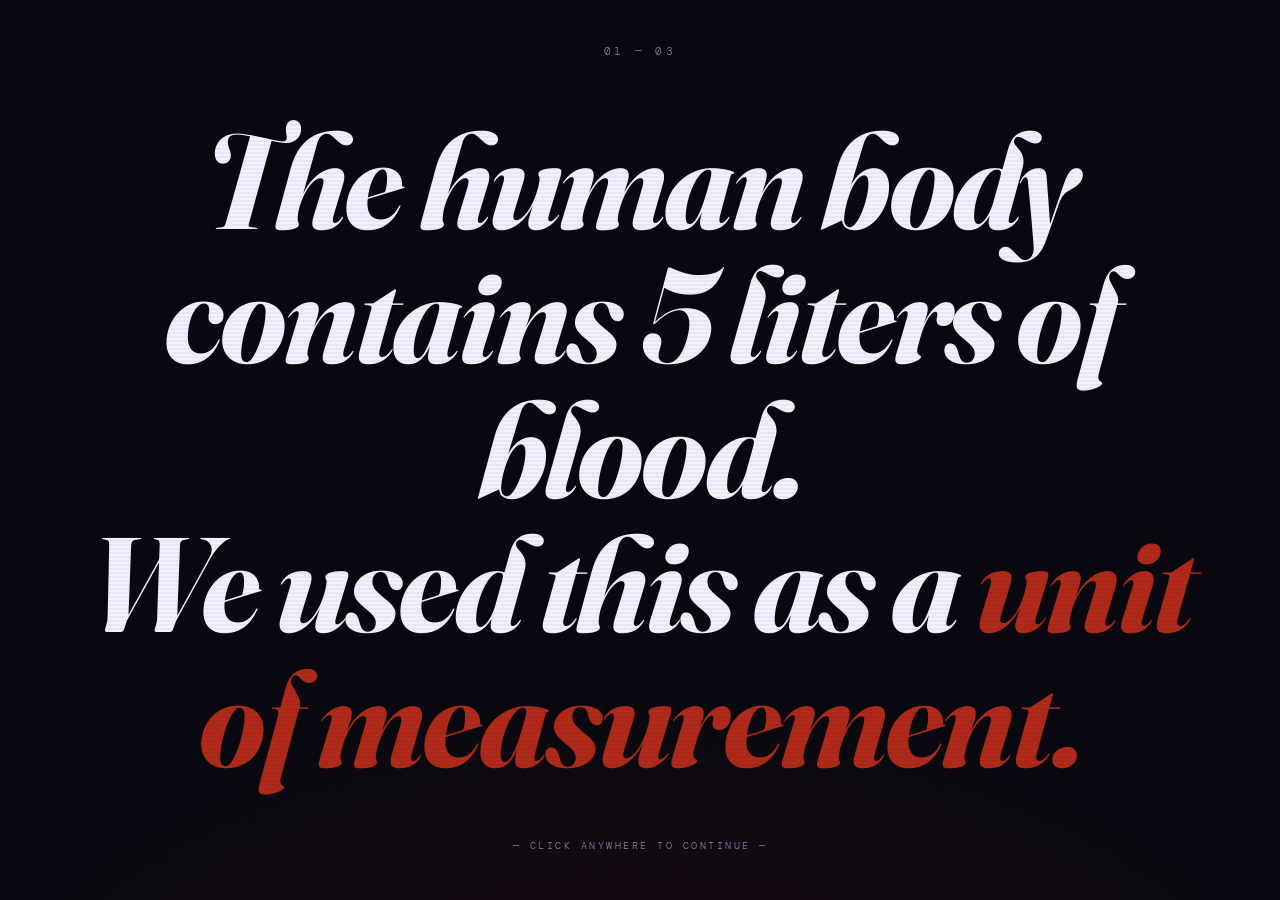
==== index.html @ df367f1d "style: Increase font sizes and refine spacing for improved readability across various page elements." ====
<!DOCTYPE html>
<html lang="en" data-theme="dark">
<head>
<meta charset="UTF-8">
<meta name="viewport" content="width=device-width, initial-scale=1.0">
<title>The Price of Blood</title>
<link rel="stylesheet" href="shared.css">
<style>
@import url('https://fonts.googleapis.com/css2?family=DM+Mono:ital,wght@0,300;0,400;0,500;1,300&family=Fraunces:ital,opsz,wght@1,144,700&family=Playfair+Display:ital,wght@0,400;0,700;1,400&family=Bebas+Neue&display=swap');

/* ══════════════════════════════════════════════
   COLOR TOKENS
══════════════════════════════════════════════ */
:root {
  --ink:    #07060e;
  --deep:   #0b0a18;
  --plate:  #100f1e;
  --rule:   #1e1c35;
  --dim:    #5a5480;
  --grey:   #8880b0;
  --text:   #c0b8dc;
  --bone:   #e0d8f8;
  --white:  #f4f0ff;
  --amber:  #d4a040;
  --cold:   #3a8ab8;
  --warm:   #b85830;
  --blood:  #b02818;
  --energy: #38a870;
  --god:    #7050a8;
  --gap:    #c87820;
  --mono:   'DM Mono', monospace;
  --serif:  'Playfair Display', serif;
  --display:'Bebas Neue', sans-serif;
  --nav-h:  52px;
}

[data-theme="light"] {
  --ink:    #f5f3ff;
  --deep:   #edeaf8;
  --plate:  #e3e0f2;
  --rule:   #cfc9e8;
  --dim:    #4a3a78;
  --grey:   #3a2e60;
  --text:   #1e1640;
  --bone:   #0e0824;
  --white:  #060414;
  --amber:  #a07018;
  --blood:  #a02010;
  --energy: #1a6040;
  --god:    #4830a0;
  --gap:    #906010;
}

/* ── shared.css overrides ──────────────────── */
#theme-toggle { display: none; }  /* nav has its own */

* { margin:0; padding:0; box-sizing:border-box; }
html { scroll-behavior: smooth; }

body {
  background: var(--ink);
  color: var(--text);
  font-family: var(--mono);
  font-weight: 300;
  font-size: 11px;
  min-height: 100vh;
}

/* ══════════════════════════════════════════════
   INTRO OVERLAY
══════════════════════════════════════════════ */
#intro-overlay {
  position: fixed;
  inset: 0;
  z-index: 9000;
  background: var(--ink);
  cursor: pointer;
  user-select: none;
  overflow: hidden;
}

/* subtle noise texture */
#intro-overlay::after {
  content: '';
  position: absolute;
  inset: 0;
  background-image: url("data:image/svg+xml,%3Csvg viewBox='0 0 256 256' xmlns='http://www.w3.org/2000/svg'%3E%3Cfilter id='n'%3E%3CfeTurbulence type='fractalNoise' baseFrequency='0.9' numOctaves='4' stitchTiles='stitch'/%3E%3C/filter%3E%3Crect width='100%25' height='100%25' filter='url(%23n)' opacity='0.04'/%3E%3C/svg%3E");
  background-size: 200px 200px;
  pointer-events: none;
  opacity: 0.5;
}

.slide {
  position: absolute;
  inset: 0;
  display: flex;
  flex-direction: column;
  align-items: center;
  justify-content: center;
  padding: 40px;
  opacity: 0;
  transition: opacity 0.7s cubic-bezier(0.4, 0, 0.2, 1);
  pointer-events: none;
  text-align: center;
}

.slide.active {
  opacity: 1;
  pointer-events: auto;
}

.slide-counter {
  font-family: var(--mono);
  font-size: 11px;
  letter-spacing: 0.3em;
  color: var(--grey);
  text-transform: uppercase;
  margin-bottom: 48px;
  position: absolute;
  top: 44px;
  left: 50%;
  transform: translateX(-50%);
}

.slide-text {
  font-family: 'Fraunces', Georgia, serif;
  font-size: clamp(64px, 10.5vw, 160px);
  font-style: italic;
  font-weight: 700;
  line-height: 1.0;
  letter-spacing: -0.02em;
  color: var(--white);
  max-width: 1200px;
}

/* Only animate text when slide is active */
.slide.active .slide-text {
  animation: slideUp 0.55s 0.05s cubic-bezier(0.34, 1.06, 0.64, 1) both;
}
.slide.active .slide-sub {
  animation: slideUp 0.55s 0.18s cubic-bezier(0.34, 1.06, 0.64, 1) both;
}
.slide.active .slide-enter {
  animation: slideUp 0.55s 0.28s cubic-bezier(0.34, 1.06, 0.64, 1) both;
}

.slide-text .hl {
  color: var(--blood);
  position: relative;
}

[data-theme="light"] .slide-text .hl {
  color: var(--blood);
}

@keyframes slideUp {
  from { opacity: 0; transform: translateY(30px); }
  to   { opacity: 1; transform: translateY(0); }
}

.slide-sub {
  font-family: var(--serif);
  font-style: italic;
  font-size: clamp(14px, 2vw, 22px);
  color: var(--grey);
  margin-top: 32px;
  max-width: 600px;
  line-height: 1.7;
}

.slide-continue {
  position: absolute;
  bottom: 48px;
  left: 50%;
  transform: translateX(-50%);
  font-family: var(--mono);
  font-size: 10px;
  letter-spacing: 0.25em;
  color: var(--grey);
  text-transform: uppercase;
  animation: blink 1.8s ease-in-out infinite;
}

@keyframes blink {
  0%, 100% { opacity: 0.4; }
  50%       { opacity: 1; }
}

/* slide 3: special */
.slide-enter {
  margin-top: 64px;
  padding: 18px 56px;
  font-family: var(--mono);
  font-size: 13px;
  letter-spacing: 0.2em;
  text-transform: uppercase;
  color: var(--white);
  background: transparent;
  border: 1px solid var(--blood);
  cursor: pointer;
  position: relative;
  overflow: hidden;
  transition: all 0.25s ease;
}

.slide-enter::before {
  content: '';
  position: absolute;
  inset: 0;
  background: var(--blood);
  transform: scaleX(0);
  transform-origin: left;
  transition: transform 0.3s cubic-bezier(0.34, 1.06, 0.64, 1);
}

.slide-enter:hover { color: var(--white); }
.slide-enter:hover::before { transform: scaleX(1); }
.slide-enter span { position: relative; z-index: 1; }

/* Scanlines effect on intro */
#intro-overlay::before {
  content: '';
  position: absolute;
  inset: 0;
  background: repeating-linear-gradient(
    0deg,
    transparent,
    transparent 2px,
    rgba(0,0,0,0.04) 2px,
    rgba(0,0,0,0.04) 4px
  );
  pointer-events: none;
  z-index: 2;
}

[data-theme="light"] #intro-overlay::before {
  background: repeating-linear-gradient(
    0deg,
    transparent,
    transparent 2px,
    rgba(0,0,0,0.02) 2px,
    rgba(0,0,0,0.02) 4px
  );
}

/* slide-specific accent backgrounds */
.slide-1 {
  background: radial-gradient(
    ellipse 80% 60% at 50% 120%,
    rgba(176,40,24,0.12) 0%,
    transparent 70%
  );
}
.slide-2 {
  background: radial-gradient(
    ellipse 80% 60% at 50% 120%,
    rgba(112,80,168,0.12) 0%,
    transparent 70%
  );
}
.slide-3 {
  background: radial-gradient(
    ellipse 80% 60% at 50% 120%,
    rgba(200,120,32,0.10) 0%,
    transparent 70%
  );
}

/* ══════════════════════════════════════════════
   MAIN CONTENT
══════════════════════════════════════════════ */
#main {
  opacity: 0;
  transition: opacity 0.8s ease;
}

#main.visible {
  opacity: 1;
}

/* ══════════════════════════════════════════════
   NAVBAR
══════════════════════════════════════════════ */
nav {
  position: fixed;
  top: 0;
  left: 0;
  right: 0;
  z-index: 800;
  height: var(--nav-h);
  background: rgba(7, 6, 14, 0.85);
  border-bottom: 1px solid var(--rule);
  backdrop-filter: blur(12px);
  -webkit-backdrop-filter: blur(12px);
  display: grid;
  grid-template-columns: 1fr auto 1fr;
  align-items: center;
  padding: 0 24px;
}

[data-theme="light"] nav {
  background: rgba(245, 243, 255, 0.88);
}

.nav-brand {
  font-family: var(--display);
  font-size: 18px;
  letter-spacing: 0.08em;
  color: var(--white);
  text-decoration: none;
  white-space: nowrap;
}

.nav-brand .blood { color: var(--blood); }

.nav-links {
  display: flex;
  align-items: center;
  gap: 2px;
}

.nav-link {
  font-family: var(--mono);
  font-size: 8.5px;
  letter-spacing: 0.18em;
  text-transform: uppercase;
  color: var(--grey);
  text-decoration: none;
  padding: 6px 14px;
  border: 1px solid transparent;
  transition: color 0.2s, border-color 0.2s;
  white-space: nowrap;
}

.nav-link:hover {
  color: var(--white);
  border-color: var(--rule);
}

.nav-right {
  display: flex;
  justify-content: flex-end;
  align-items: center;
}

.nav-toggle {
  width: 34px;
  height: 34px;
  border-radius: 50%;
  border: 1px solid var(--rule);
  background: transparent;
  color: var(--grey);
  font-size: 15px;
  cursor: pointer;
  display: flex;
  align-items: center;
  justify-content: center;
  transition: all 0.2s;
  line-height: 1;
  font-family: sans-serif;
}

.nav-toggle:hover {
  color: var(--white);
  border-color: var(--dim);
}

/* ══════════════════════════════════════════════
   PAGE BODY
══════════════════════════════════════════════ */
.page {
  max-width: 1400px;
  margin: 0 auto;
  padding: 0 40px 100px;
  padding-top: calc(var(--nav-h) + 64px);
}

/* ── Hero ────────────────────────────────────── */
.hero {
  border-bottom: 1px solid var(--rule);
  padding-bottom: 64px;
  margin-bottom: 0;
  position: relative;
  text-align: center;
  display: flex;
  flex-direction: column;
  align-items: center;
}

.hero::before {
  content: '';
  position: absolute;
  top: -40px;
  left: 50%;
  transform: translateX(-50%);
  width: 80%;
  height: 300px;
  background: radial-gradient(
    ellipse 60% 100% at 50% 0%,
    rgba(176, 40, 24, 0.10) 0%,
    rgba(112, 80, 168, 0.05) 50%,
    transparent 100%
  );
  pointer-events: none;
}

.hero-tag {
  font-size: 8px;
  letter-spacing: 0.28em;
  text-transform: uppercase;
  color: var(--dim);
  margin-bottom: 24px;
}

.hero-title {
  font-family: var(--display);
  font-size: clamp(72px, 11vw, 152px);
  line-height: 0.84;
  letter-spacing: 0.02em;
  color: var(--white);
  margin-bottom: 40px;
}

.hero-title .blood {
  color: var(--blood);
}

.hero-desc {
  font-family: var(--serif);
  font-size: 17px;
  font-style: italic;
  color: var(--grey);
  line-height: 1.7;
  max-width: 640px;
  margin-bottom: 32px;
}

.hero-stats {
  display: flex;
  flex-direction: column;
  gap: 10px;
  align-items: center;
}

.hero-stat {
  font-size: 8px;
  letter-spacing: 0.15em;
  color: var(--dim);
  text-transform: uppercase;
}

.hero-stat strong {
  color: var(--bone);
  font-weight: 400;
}

/* ── Section header ──────────────────────────── */
.section-head {
  display: flex;
  align-items: baseline;
  gap: 16px;
  border-bottom: 1px solid var(--rule);
  padding-bottom: 12px;
  margin-bottom: 28px;
  margin-top: 64px;
}

.section-tag {
  font-size: 7.5px;
  letter-spacing: 0.22em;
  text-transform: uppercase;
  color: var(--dim);
}

.section-title {
  font-family: var(--serif);
  font-style: italic;
  font-size: 18px;
  color: var(--bone);
  font-weight: 400;
  letter-spacing: 0;
  text-transform: none;
}

/* ══════════════════════════════════════════════
   DUO CARDS — 2 large archive cards
══════════════════════════════════════════════ */
#archive {
  padding-top: 72px;
}

.duo-grid {
  display: grid;
  grid-template-columns: 1fr 1fr;
  gap: 12px;
}

.duo-card {
  display: flex;
  flex-direction: column;
  text-decoration: none;
  color: inherit;
  background: var(--deep);
  border: 1px solid var(--rule);
  padding: 36px 32px;
  position: relative;
  overflow: hidden;
  transition: background 0.2s, border-color 0.2s, transform 0.18s, box-shadow 0.2s;
  min-height: 480px;
}

.duo-card::before {
  content: '';
  position: absolute;
  top: 0; left: 0; right: 0;
  height: 3px;
  background: var(--blood);
  transform: scaleX(0);
  transform-origin: left;
  transition: transform 0.4s cubic-bezier(0.34, 1.56, 0.64, 1);
}

.duo-card.amber::before { background: var(--amber); }

.duo-card:hover {
  background: var(--plate);
  border-color: var(--dim);
  transform: translateY(-3px);
  box-shadow: 0 12px 48px rgba(0,0,0,0.4);
}

[data-theme="light"] .duo-card:hover {
  box-shadow: 0 12px 48px rgba(0,0,0,0.12);
}

.duo-card:hover::before { transform: scaleX(1); }

.duo-num {
  font-family: var(--display);
  font-size: 80px;
  line-height: 1;
  color: var(--rule);
  margin-bottom: 20px;
  letter-spacing: 0.02em;
  transition: color 0.2s;
}

.duo-card:hover .duo-num { color: var(--dim); }

.duo-tag {
  font-size: 7.5px;
  letter-spacing: 0.2em;
  text-transform: uppercase;
  color: var(--dim);
  margin-bottom: 14px;
}

.duo-title {
  font-family: var(--serif);
  font-size: clamp(36px, 4vw, 54px);
  font-style: italic;
  color: var(--white);
  font-weight: 400;
  line-height: 1.05;
  letter-spacing: -0.02em;
  margin-bottom: 20px;
}

.duo-body { flex: 1; }

.duo-sub {
  font-size: 12px;
  line-height: 1.85;
  color: var(--grey);
  max-width: 440px;
  margin-bottom: 32px;
}

.duo-metrics {
  display: grid;
  grid-template-columns: repeat(3, 1fr);
  gap: 16px;
  border-top: 1px solid var(--rule);
  padding-top: 20px;
  margin-bottom: 24px;
}

.metric { display: flex; flex-direction: column; gap: 6px; }

.metric-v {
  font-family: var(--display);
  font-size: 26px;
  line-height: 1;
  letter-spacing: 0.02em;
}

.metric-v.blood  { color: var(--blood); }
.metric-v.amber  { color: var(--amber); }
.metric-v.energy { color: var(--energy); }

.metric-l {
  font-size: 7.5px;
  letter-spacing: 0.1em;
  text-transform: uppercase;
  color: var(--dim);
  line-height: 1.6;
}

.duo-enter {
  font-family: var(--mono);
  font-size: 9px;
  letter-spacing: 0.18em;
  text-transform: uppercase;
  color: var(--dim);
  border-top: 1px solid var(--rule);
  padding-top: 16px;
  transition: color 0.2s;
}

.duo-card:hover .duo-enter { color: var(--bone); }

.archive-footnote {
  margin-top: 24px;
  font-size: 9px;
  letter-spacing: 0.08em;
  text-align: center;
  color: var(--dim);
  line-height: 2;
}

.archive-footnote a {
  color: var(--grey);
  text-decoration: none;
  transition: color 0.2s;
}

.archive-footnote a:hover { color: var(--bone); }

/* ── Footer ───────────────────────────────────── */
footer {
  margin-top: 80px;
  padding-top: 24px;
  border-top: 1px solid var(--rule);
  display: flex;
  justify-content: space-between;
  align-items: center;
  font-size: 7.5px;
  letter-spacing: 0.15em;
  color: var(--dim);
}

/* ══════════════════════════════════════════════
   RESPONSIVE
══════════════════════════════════════════════ */
@media (max-width: 1000px) {
  .page { padding-left: 28px; padding-right: 28px; }
}

@media (max-width: 768px) {
  .page { padding-left: 20px; padding-right: 20px; padding-top: calc(var(--nav-h) + 40px); }

  .hero-bottom { grid-template-columns: 1fr; }
  .hero-stats { align-items: flex-start; }

  .duo-grid { grid-template-columns: 1fr; }
  .duo-card { min-height: 380px; padding: 28px 24px; }

  nav { padding: 0 16px; }
  .nav-links { gap: 0; }
  .nav-link { padding: 6px 10px; }

  footer { flex-direction: column; gap: 8px; text-align: center; }
}

@media (max-width: 520px) {
  .hero-title { font-size: clamp(60px, 16vw, 100px); }
  nav { grid-template-columns: 1fr auto; }
  .nav-links { display: none; }
}

@media (max-width: 480px) {
  .duo-metrics { grid-template-columns: 1fr 1fr; }
}
</style>
</head>
<body>

<!-- ════════════════════════════════════════════
     INTRO OVERLAY
════════════════════════════════════════════ -->
<div id="intro-overlay" role="presentation" aria-hidden="true">

  <div class="slide slide-1 active" id="slide-1">
    <div class="slide-counter">01 &mdash; 03</div>
    <p class="slide-text">
      The human body<br>contains 5 liters of blood.<br>We used this as a <span class="hl">unit of measurement.</span>
    </p>
    <span class="slide-continue">— click anywhere to continue —</span>
  </div>

  <div class="slide slide-2" id="slide-2">
    <div class="slide-counter">02 &mdash; 03</div>
    <p class="slide-text">
      6,000 years. 237 million deaths.<br><span class="hl">1.19 billion liters.</span><br>314 million gallons.
    </p>
    <span class="slide-continue">— click anywhere to continue —</span>
  </div>

  <div class="slide slide-3" id="slide-3">
    <div class="slide-counter">03 &mdash; 03</div>
    <p class="slide-text">
      The market pays $880 per liter.<br>The actual price is <span class="hl">$2.2 million.</span><br>It's been this way for 6,000 years.
    </p>
    <button class="slide-enter" id="slide-enter-btn">
      <span>Open the ledger &rarr;</span>
    </button>
  </div>

</div>

<!-- ════════════════════════════════════════════
     MAIN CONTENT
════════════════════════════════════════════ -->
<div id="main">

  <!-- NAVBAR -->
  <nav id="navbar" aria-label="Site navigation">
    <a href="#" class="nav-brand">THE <span class="blood">PRICE</span> OF BLOOD</a>
    <div class="nav-links">
      <a href="#archive" class="nav-link">The Documents</a>
    </div>
    <div class="nav-right">
      <button class="nav-toggle" id="nav-theme-toggle" aria-label="Toggle theme" title="Switch to light mode">◑</button>
    </div>
  </nav>

  <div class="page">

    <!-- HERO -->
    <header class="hero">
      <div class="hero-tag">Mortality Economics · 2026</div>
      <h1 class="hero-title">
        THE <span class="blood">PRICE</span><br>
        OF BLOOD
      </h1>
      <p class="hero-desc">
        A quantitative accounting of the human cost of energy, empire, and economy.
        Six eras. 237 million deaths. 1.19 billion liters of blood.
        All math cited.
      </p>
      <div class="hero-stats">
        <div class="hero-stat"><strong>$2.2M</strong> &nbsp;extracted per liter of blood (modern)</div>
        <div class="hero-stat"><strong>2,548×</strong> &nbsp;gap between real and market blood price</div>
        <div class="hero-stat" style="color:var(--energy)"><strong>1.19B liters</strong> &nbsp;priced across 6 eras</div>
      </div>
    </header>

    <!-- ══ THE DOCUMENTS ════════════════════════════ -->
    <section id="archive">

      <div class="duo-grid">
        <a href="the_accounting.html" class="duo-card blood">
          <div class="duo-num">01</div>
          <div class="duo-body">
            <div class="duo-tag">Shadow Accounting · Six Eras · All Variables</div>
            <div class="duo-title">The<br>Accounting</div>
            <div class="duo-sub">
              How much energy does the machine extract per liter of blood?
              Six eras. All the math. The answer has not changed in 6,000 years.
            </div>
            <div class="duo-metrics">
              <div class="metric"><span class="metric-v blood">237M</span><span class="metric-l">total deaths<br>across 6 eras</span></div>
              <div class="metric"><span class="metric-v amber">$2.2M/L</span><span class="metric-l">modern value<br>per liter blood</span></div>
              <div class="metric"><span class="metric-v energy">2,548×</span><span class="metric-l">externality<br>gap (modern)</span></div>
            </div>
          </div>
          <div class="duo-enter">Open The Ledger →</div>
        </a>

        <a href="blood_standard.html" class="duo-card amber">
          <div class="duo-num">02</div>
          <div class="duo-body">
            <div class="duo-tag">Economic Theory · Currency Systems · BU Exchange Rates</div>
            <div class="duo-title">The Blood<br>Standard</div>
            <div class="duo-sub">
              What if we just said it out loud? Currency backed by human lives.
              1 BU = 1 liter. Five liters per person. Do the math.
            </div>
            <div class="duo-metrics">
              <div class="metric"><span class="metric-v blood">$2.24M</span><span class="metric-l">real value<br>per BU (modern)</span></div>
              <div class="metric"><span class="metric-v amber">$880</span><span class="metric-l">medical price<br>per BU</span></div>
              <div class="metric"><span class="metric-v energy">21.7×</span><span class="metric-l">inflation since<br>Bronze Age</span></div>
            </div>
          </div>
          <div class="duo-enter">Open The Ledger →</div>
        </a>
      </div>

      <div class="archive-footnote">
        Five additional documents —
        <a href="blood_price_oil.html">Blood Price of Oil</a> ·
        <a href="energy_per_death.html">Energy Per Death</a> ·
        <a href="kronos_feed_rate.html">Kronos Feed Rate</a> ·
        <a href="kronos_mythic_overlay.html">The Devourer</a> ·
        <a href="the_escaped.html">The Escaped</a>
      </div>
    </section>

    <footer>
      <span>THE PRICE OF BLOOD &bull; 2026 &bull; MORTALITY ECONOMICS</span>
      <span>The numbers are exact. The sources are cited.</span>
    </footer>

  </div><!-- .page -->
</div><!-- #main -->

<script>
/* ════════════════════════════════════════════
   THEME: apply saved preference immediately
════════════════════════════════════════════ */
(function () {
  var KEY = 'pob-theme';
  var root = document.documentElement;
  var saved = localStorage.getItem(KEY) || 'dark';
  root.setAttribute('data-theme', saved);

  function icon(t) { return t === 'dark' ? '◑' : '◐'; }

  document.addEventListener('DOMContentLoaded', function () {
    var btn = document.getElementById('nav-theme-toggle');
    if (!btn) return;
    btn.textContent = icon(saved);
    btn.title = saved === 'dark' ? 'Switch to light mode' : 'Switch to dark mode';
    btn.addEventListener('click', function () {
      var cur = root.getAttribute('data-theme');
      var next = cur === 'dark' ? 'light' : 'dark';
      root.setAttribute('data-theme', next);
      localStorage.setItem(KEY, next);
      btn.textContent = icon(next);
      btn.title = next === 'dark' ? 'Switch to light mode' : 'Switch to dark mode';
    });
  });
})();

/* ════════════════════════════════════════════
   INTRO SEQUENCE
════════════════════════════════════════════ */
(function () {
  var overlay  = document.getElementById('intro-overlay');
  var mainEl   = document.getElementById('main');
  var slides   = [
    document.getElementById('slide-1'),
    document.getElementById('slide-2'),
    document.getElementById('slide-3')
  ];
  var enterBtn = document.getElementById('slide-enter-btn');
  var current  = 0;

  function advance() {
    if (current >= slides.length - 1) return;
    slides[current].classList.remove('active');
    current++;
    slides[current].classList.add('active');
  }

  function dismiss() {
    overlay.style.opacity = '0';
    overlay.style.pointerEvents = 'none';
    overlay.style.transition = 'opacity 0.8s ease';
    mainEl.style.display = 'block';
    setTimeout(function () {
      mainEl.classList.add('visible');
      overlay.style.display = 'none';
    }, 800);
  }

  overlay.addEventListener('click', function (e) {
    if (current < slides.length - 1) {
      advance();
    }
  });

  enterBtn.addEventListener('click', function (e) {
    e.stopPropagation();
    dismiss();
  });

  // Keyboard support
  document.addEventListener('keydown', function (e) {
    if (overlay.style.display === 'none') return;
    if (e.key === 'Enter' || e.key === ' ' || e.key === 'ArrowRight') {
      if (current < slides.length - 1) { advance(); }
      else { dismiss(); }
    }
    if (e.key === 'Escape') { dismiss(); }
  });

  // Make main visible by default for accessibility, then hide via JS
  mainEl.style.display = 'none';
})();
</script>
</body>
</html>
---- shared.css ----
/* ═══════════════════════════════════════════════════════════════
   THE PRICE OF BLOOD — Shared Stylesheet
   Theme toggle, responsive utilities, chart container fixes
═══════════════════════════════════════════════════════════════ */

/* ── Theme Toggle ─────────────────────────────────────────────── */
#theme-toggle {
  position: fixed;
  top: 18px;
  right: 18px;
  z-index: 9999;
  width: 38px;
  height: 38px;
  border-radius: 50%;
  border: 1px solid rgba(255, 255, 255, 0.18);
  background: rgba(255, 255, 255, 0.06);
  color: rgba(255, 255, 255, 0.55);
  font-size: 16px;
  cursor: pointer;
  display: flex;
  align-items: center;
  justify-content: center;
  transition: background 0.2s, border-color 0.2s, color 0.2s, transform 0.15s;
  backdrop-filter: blur(6px);
  -webkit-backdrop-filter: blur(6px);
  line-height: 1;
  padding: 0;
  font-family: sans-serif;
}

#theme-toggle:hover {
  background: rgba(255, 255, 255, 0.12);
  border-color: rgba(255, 255, 255, 0.35);
  transform: scale(1.08);
}

#theme-toggle:active {
  transform: scale(0.95);
}

[data-theme="light"] #theme-toggle {
  border-color: rgba(0, 0, 0, 0.15);
  background: rgba(0, 0, 0, 0.06);
  color: rgba(0, 0, 0, 0.55);
}

[data-theme="light"] #theme-toggle:hover {
  background: rgba(0, 0, 0, 0.1);
  border-color: rgba(0, 0, 0, 0.3);
}

/* ── Back Nav ─────────────────────────────────────────────────── */
#back-nav {
  display: inline-flex;
  align-items: center;
  gap: 8px;
  text-decoration: none;
  font-family: 'DM Mono', 'Share Tech Mono', 'Courier Prime', monospace;
  font-size: 9px;
  letter-spacing: 0.18em;
  text-transform: uppercase;
  color: rgba(255, 255, 255, 0.3);
  margin-bottom: 28px;
  transition: color 0.2s;
  position: relative;
}

#back-nav::before {
  content: '←';
  font-size: 11px;
  transition: transform 0.2s;
}

#back-nav:hover {
  color: rgba(255, 255, 255, 0.7);
}

#back-nav:hover::before {
  transform: translateX(-3px);
}

[data-theme="light"] #back-nav {
  color: rgba(0, 0, 0, 0.3);
}

[data-theme="light"] #back-nav:hover {
  color: rgba(0, 0, 0, 0.65);
}

/* ── Chart container responsive ───────────────────────────────── */
.chart-scroll-wrap {
  overflow-x: auto;
  -webkit-overflow-scrolling: touch;
}

/* ── Global transition for theme switching ────────────────────── */
body,
body *,
body *::before,
body *::after {
  transition:
    background-color 0.25s ease,
    border-color 0.25s ease,
    color 0.25s ease,
    box-shadow 0.25s ease;
}

/* Don't animate canvas, images, transitions meant to be specific */
canvas,
.tier-bar-fill,
.doc::before,
.doc-link,
.escape-fill,
.bar-fill {
  transition: none !important;
}

/* ── Responsive base utilities ────────────────────────────────── */
@media (max-width: 900px) {
  .grid-3 {
    grid-template-columns: 1fr 1fr !important;
  }
  .grid-2-sidebar,
  .layout-sidebar {
    grid-template-columns: 1fr !important;
  }
}

@media (max-width: 600px) {
  .grid-3,
  .grid-2 {
    grid-template-columns: 1fr !important;
  }
  .regression-grid {
    grid-template-columns: 1fr 1fr !important;
  }
  .analogy-grid {
    grid-template-columns: repeat(2, 1fr) !important;
  }
}

/* ── Print ────────────────────────────────────────────────────── */
@media print {
  #theme-toggle,
  #back-nav {
    display: none !important;
  }
}
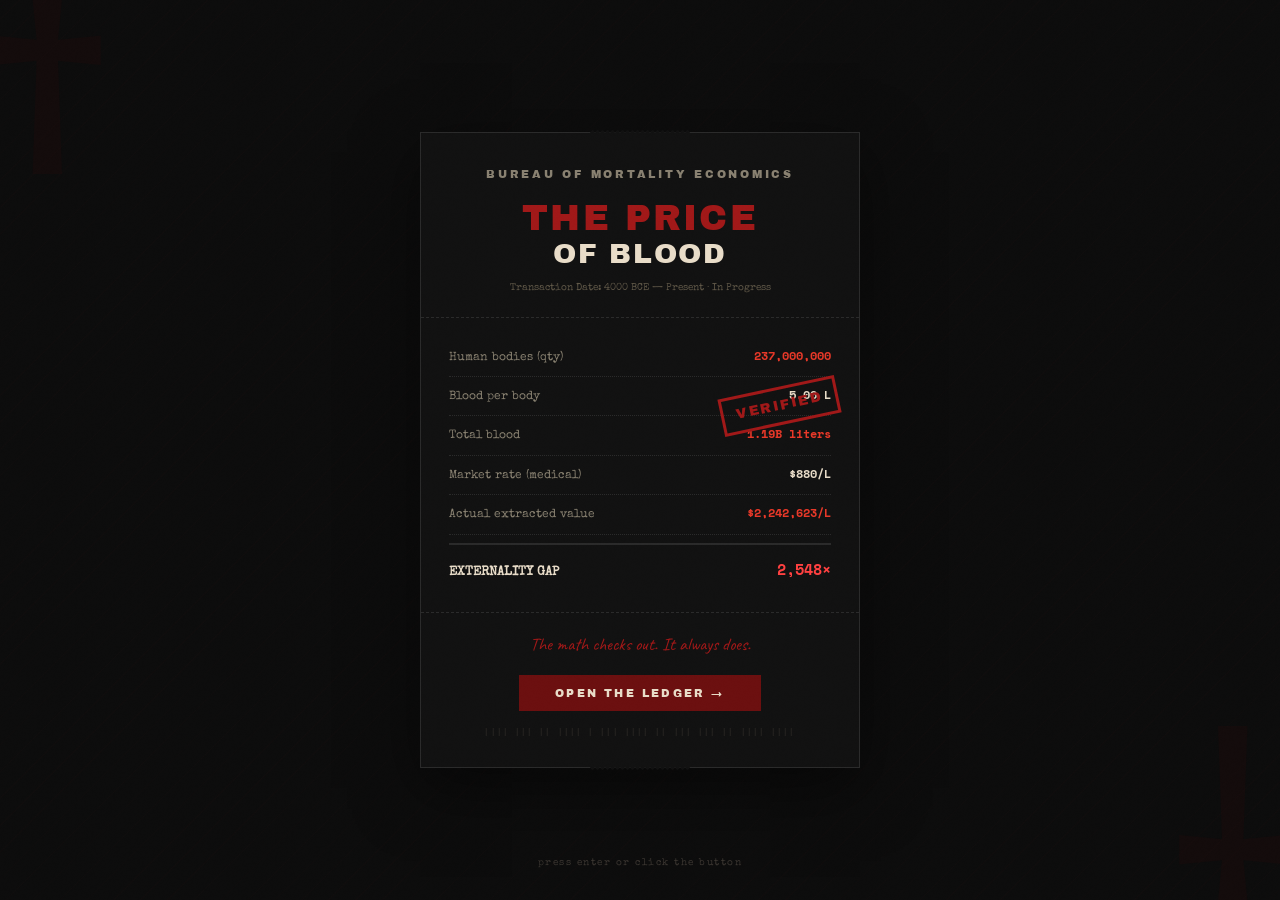
==== commit c595fd06: "style: update various shared CSS properties and layouts." ====
--- a/index.html
+++ b/index.html
@@ -4,820 +4,967 @@
 <meta charset="UTF-8">
 <meta name="viewport" content="width=device-width, initial-scale=1.0">
 <title>The Price of Blood</title>
+<meta name="description" content="A quantitative accounting of the human cost of energy, empire, and economy. Six eras. 237 million deaths. 1.19 billion liters of blood.">
 <link rel="stylesheet" href="shared.css">
 <style>
-@import url('https://fonts.googleapis.com/css2?family=DM+Mono:ital,wght@0,300;0,400;0,500;1,300&family=Fraunces:ital,opsz,wght@1,144,700&family=Playfair+Display:ital,wght@0,400;0,700;1,400&family=Bebas+Neue&display=swap');
-
 /* ══════════════════════════════════════════════
-   COLOR TOKENS
+   INDEX — THE RECEPTION DESK
+   "Welcome to the Bureau. Please take a number."
 ══════════════════════════════════════════════ */
-:root {
-  --ink:    #07060e;
-  --deep:   #0b0a18;
-  --plate:  #100f1e;
-  --rule:   #1e1c35;
-  --dim:    #5a5480;
-  --grey:   #8880b0;
-  --text:   #c0b8dc;
-  --bone:   #e0d8f8;
-  --white:  #f4f0ff;
-  --amber:  #d4a040;
-  --cold:   #3a8ab8;
-  --warm:   #b85830;
-  --blood:  #b02818;
-  --energy: #38a870;
-  --god:    #7050a8;
-  --gap:    #c87820;
-  --mono:   'DM Mono', monospace;
-  --serif:  'Playfair Display', serif;
-  --display:'Bebas Neue', sans-serif;
-  --nav-h:  52px;
-}
-
-[data-theme="light"] {
-  --ink:    #f5f3ff;
-  --deep:   #edeaf8;
-  --plate:  #e3e0f2;
-  --rule:   #cfc9e8;
-  --dim:    #4a3a78;
-  --grey:   #3a2e60;
-  --text:   #1e1640;
-  --bone:   #0e0824;
-  --white:  #060414;
-  --amber:  #a07018;
-  --blood:  #a02010;
-  --energy: #1a6040;
-  --god:    #4830a0;
-  --gap:    #906010;
-}
-
-/* ── shared.css overrides ──────────────────── */
-#theme-toggle { display: none; }  /* nav has its own */
-
-* { margin:0; padding:0; box-sizing:border-box; }
-html { scroll-behavior: smooth; }
-
-body {
-  background: var(--ink);
-  color: var(--text);
-  font-family: var(--mono);
-  font-weight: 300;
-  font-size: 11px;
-  min-height: 100vh;
-}
-
-/* ══════════════════════════════════════════════
-   INTRO OVERLAY
-══════════════════════════════════════════════ */
-#intro-overlay {
+
+#theme-toggle { display: none; }
+
+/* ── INTRO: The Receipt ─────────────────────── */
+#intro {
   position: fixed;
   inset: 0;
   z-index: 9000;
-  background: var(--ink);
+  background: var(--bg);
   cursor: pointer;
   user-select: none;
   overflow: hidden;
-}
-
-/* subtle noise texture */
-#intro-overlay::after {
+  display: flex;
+  align-items: center;
+  justify-content: center;
+}
+
+/* Burton-esque diagonal stripes behind everything */
+#intro::before {
   content: '';
   position: absolute;
-  inset: 0;
-  background-image: url("data:image/svg+xml,%3Csvg viewBox='0 0 256 256' xmlns='http://www.w3.org/2000/svg'%3E%3Cfilter id='n'%3E%3CfeTurbulence type='fractalNoise' baseFrequency='0.9' numOctaves='4' stitchTiles='stitch'/%3E%3C/filter%3E%3Crect width='100%25' height='100%25' filter='url(%23n)' opacity='0.04'/%3E%3C/svg%3E");
-  background-size: 200px 200px;
+  inset: -50%;
+  background: repeating-linear-gradient(
+    -45deg,
+    transparent,
+    transparent 18px,
+    rgba(160,24,24,0.015) 18px,
+    rgba(160,24,24,0.015) 19px
+  );
   pointer-events: none;
-  opacity: 0.5;
-}
-
-.slide {
+  animation: stripeScroll 60s linear infinite;
+}
+
+@keyframes stripeScroll {
+  from { transform: translate(0, 0); }
+  to   { transform: translate(40px, 40px); }
+}
+
+/* The "receipt" */
+.receipt {
+  position: relative;
+  width: min(440px, 90vw);
+  background: var(--card);
+  border: 1px solid var(--border);
+  padding: 0;
+  z-index: 1;
+  box-shadow: var(--shadow-float);
+  animation: fadeUp 0.8s var(--ease-out) both;
+}
+
+/* Torn receipt top edge */
+.receipt::before {
+  content: '';
   position: absolute;
-  inset: 0;
+  top: -6px;
+  left: 0;
+  right: 0;
+  height: 6px;
+  background: var(--card);
+  mask-image: url("data:image/svg+xml,%3Csvg viewBox='0 0 100 6' xmlns='http://www.w3.org/2000/svg'%3E%3Cpath d='M0,6 Q2.5,0 5,6 Q7.5,0 10,6 Q12.5,0 15,6 Q17.5,0 20,6 Q22.5,0 25,6 Q27.5,0 30,6 Q32.5,0 35,6 Q37.5,0 40,6 Q42.5,0 45,6 Q47.5,0 50,6 Q52.5,0 55,6 Q57.5,0 60,6 Q62.5,0 65,6 Q67.5,0 70,6 Q72.5,0 75,6 Q77.5,0 80,6 Q82.5,0 85,6 Q87.5,0 90,6 Q92.5,0 95,6 Q97.5,0 100,6' fill='white'/%3E%3C/svg%3E");
+  mask-size: 100% 100%;
+  -webkit-mask-image: url("data:image/svg+xml,%3Csvg viewBox='0 0 100 6' xmlns='http://www.w3.org/2000/svg'%3E%3Cpath d='M0,6 Q2.5,0 5,6 Q7.5,0 10,6 Q12.5,0 15,6 Q17.5,0 20,6 Q22.5,0 25,6 Q27.5,0 30,6 Q32.5,0 35,6 Q37.5,0 40,6 Q42.5,0 45,6 Q47.5,0 50,6 Q52.5,0 55,6 Q57.5,0 60,6 Q62.5,0 65,6 Q67.5,0 70,6 Q72.5,0 75,6 Q77.5,0 80,6 Q82.5,0 85,6 Q87.5,0 90,6 Q92.5,0 95,6 Q97.5,0 100,6' fill='white'/%3E%3C/svg%3E");
+  -webkit-mask-size: 100% 100%;
+}
+
+/* Same torn edge bottom */
+.receipt::after {
+  content: '';
+  position: absolute;
+  bottom: -6px;
+  left: 0;
+  right: 0;
+  height: 6px;
+  background: var(--card);
+  transform: scaleY(-1);
+  mask-image: url("data:image/svg+xml,%3Csvg viewBox='0 0 100 6' xmlns='http://www.w3.org/2000/svg'%3E%3Cpath d='M0,6 Q2.5,0 5,6 Q7.5,0 10,6 Q12.5,0 15,6 Q17.5,0 20,6 Q22.5,0 25,6 Q27.5,0 30,6 Q32.5,0 35,6 Q37.5,0 40,6 Q42.5,0 45,6 Q47.5,0 50,6 Q52.5,0 55,6 Q57.5,0 60,6 Q62.5,0 65,6 Q67.5,0 70,6 Q72.5,0 75,6 Q77.5,0 80,6 Q82.5,0 85,6 Q87.5,0 90,6 Q92.5,0 95,6 Q97.5,0 100,6' fill='white'/%3E%3C/svg%3E");
+  mask-size: 100% 100%;
+  -webkit-mask-image: url("data:image/svg+xml,%3Csvg viewBox='0 0 100 6' xmlns='http://www.w3.org/2000/svg'%3E%3Cpath d='M0,6 Q2.5,0 5,6 Q7.5,0 10,6 Q12.5,0 15,6 Q17.5,0 20,6 Q22.5,0 25,6 Q27.5,0 30,6 Q32.5,0 35,6 Q37.5,0 40,6 Q42.5,0 45,6 Q47.5,0 50,6 Q52.5,0 55,6 Q57.5,0 60,6 Q62.5,0 65,6 Q67.5,0 70,6 Q72.5,0 75,6 Q77.5,0 80,6 Q82.5,0 85,6 Q87.5,0 90,6 Q92.5,0 95,6 Q97.5,0 100,6' fill='white'/%3E%3C/svg%3E");
+  -webkit-mask-size: 100% 100%;
+}
+
+.receipt-header {
+  text-align: center;
+  padding: 32px 28px 20px;
+  border-bottom: 1px dashed var(--border);
+}
+
+.receipt-logo {
+  font-family: var(--font-stamp);
+  font-size: 11px;
+  letter-spacing: 0.25em;
+  color: var(--ash);
+  text-transform: uppercase;
+  margin-bottom: 16px;
+}
+
+.receipt-title {
+  font-family: var(--font-stamp);
+  font-size: 36px;
+  color: var(--red);
+  letter-spacing: 0.06em;
+  line-height: 1;
+  text-transform: uppercase;
+  margin-bottom: 4px;
+}
+
+.receipt-title-sub {
+  font-family: var(--font-stamp);
+  font-size: 28px;
+  color: var(--bone);
+  letter-spacing: 0.06em;
+  line-height: 1;
+  text-transform: uppercase;
+}
+
+.receipt-date {
+  font-family: var(--font-type);
+  font-size: 10px;
+  color: var(--smoke);
+  margin-top: 12px;
+}
+
+.receipt-body {
+  padding: 20px 28px;
+}
+
+.receipt-line {
   display: flex;
-  flex-direction: column;
-  align-items: center;
-  justify-content: center;
-  padding: 40px;
+  justify-content: space-between;
+  align-items: baseline;
+  padding: 8px 0;
+  border-bottom: 1px dotted var(--border);
+  font-family: var(--font-type);
+  font-size: 12px;
+  transition: background 0.15s ease;
+}
+
+.receipt-line:hover {
+  background: var(--surface);
+  padding-left: 4px;
+  padding-right: 4px;
+  margin-left: -4px;
+  margin-right: -4px;
+}
+
+.receipt-line:last-child {
+  border-bottom: none;
+}
+
+.receipt-label {
+  color: var(--ash);
+}
+
+.receipt-val {
+  font-family: var(--font-mono);
+  font-weight: 700;
+}
+
+.receipt-val.red { color: var(--red-bright); }
+.receipt-val.bile { color: var(--bile); }
+
+.receipt-total {
+  border-top: 2px solid var(--border);
+  margin-top: 8px;
+  padding-top: 12px;
+}
+
+.receipt-total .receipt-label {
+  color: var(--bone);
+  font-weight: 700;
+  font-size: 13px;
+}
+
+.receipt-total .receipt-val {
+  color: var(--red-vivid);
+  font-size: 15px;
+}
+
+/* The stamp that appears */
+.receipt-stamp {
+  position: absolute;
+  top: 40%;
+  right: 20px;
+  font-family: var(--font-stamp);
+  font-size: 14px;
+  letter-spacing: 0.15em;
+  color: var(--red);
+  border: 3px solid var(--red);
+  padding: 4px 12px;
+  transform: rotate(-12deg);
   opacity: 0;
-  transition: opacity 0.7s cubic-bezier(0.4, 0, 0.2, 1);
+  animation: stampIn 0.5s 1.2s var(--ease-out) both;
+}
+
+.receipt-footer {
+  text-align: center;
+  padding: 16px 28px 28px;
+  border-top: 1px dashed var(--border);
+}
+
+.receipt-msg {
+  font-family: var(--font-hand);
+  font-size: 18px;
+  color: var(--red);
+  margin-bottom: 16px;
+  animation: flicker 4s infinite;
+}
+
+.receipt-enter {
+  font-family: var(--font-stamp);
+  font-size: 11px;
+  letter-spacing: 0.2em;
+  text-transform: uppercase;
+  color: var(--bone);
+  background: var(--red-dark);
+  border: none;
+  padding: 12px 36px;
+  cursor: pointer;
+  transition: all 0.2s ease;
+  display: inline-block;
+}
+
+.receipt-enter:hover {
+  background: var(--red);
+  box-shadow: var(--glow-red);
+  transform: scale(1.02);
+}
+
+.receipt-barcode {
+  margin-top: 16px;
+  font-family: var(--font-mono);
+  font-size: 7px;
+  letter-spacing: 0.3em;
+  color: var(--shadow);
+}
+
+/* Corner decorations */
+.intro-corner {
+  position: absolute;
+  font-family: var(--font-stamp);
+  font-size: 200px;
+  color: var(--red-deep);
+  opacity: 0.15;
+  line-height: 1;
   pointer-events: none;
-  text-align: center;
-}
-
-.slide.active {
-  opacity: 1;
-  pointer-events: auto;
-}
-
-.slide-counter {
-  font-family: var(--mono);
-  font-size: 11px;
-  letter-spacing: 0.3em;
-  color: var(--grey);
-  text-transform: uppercase;
-  margin-bottom: 48px;
+}
+
+.intro-corner.tl { top: -30px; left: -20px; }
+.intro-corner.br { bottom: -30px; right: -20px; transform: rotate(180deg); }
+
+/* Click instruction */
+.intro-hint {
   position: absolute;
-  top: 44px;
+  bottom: 28px;
   left: 50%;
   transform: translateX(-50%);
-}
-
-.slide-text {
-  font-family: 'Fraunces', Georgia, serif;
-  font-size: clamp(64px, 10.5vw, 160px);
-  font-style: italic;
-  font-weight: 700;
-  line-height: 1.0;
-  letter-spacing: -0.02em;
-  color: var(--white);
-  max-width: 1200px;
-}
-
-/* Only animate text when slide is active */
-.slide.active .slide-text {
-  animation: slideUp 0.55s 0.05s cubic-bezier(0.34, 1.06, 0.64, 1) both;
-}
-.slide.active .slide-sub {
-  animation: slideUp 0.55s 0.18s cubic-bezier(0.34, 1.06, 0.64, 1) both;
-}
-.slide.active .slide-enter {
-  animation: slideUp 0.55s 0.28s cubic-bezier(0.34, 1.06, 0.64, 1) both;
-}
-
-.slide-text .hl {
-  color: var(--blood);
-  position: relative;
-}
-
-[data-theme="light"] .slide-text .hl {
-  color: var(--blood);
-}
-
-@keyframes slideUp {
-  from { opacity: 0; transform: translateY(30px); }
-  to   { opacity: 1; transform: translateY(0); }
-}
-
-.slide-sub {
-  font-family: var(--serif);
-  font-style: italic;
-  font-size: clamp(14px, 2vw, 22px);
-  color: var(--grey);
-  margin-top: 32px;
-  max-width: 600px;
-  line-height: 1.7;
-}
-
-.slide-continue {
-  position: absolute;
-  bottom: 48px;
-  left: 50%;
-  transform: translateX(-50%);
-  font-family: var(--mono);
+  font-family: var(--font-type);
   font-size: 10px;
-  letter-spacing: 0.25em;
-  color: var(--grey);
-  text-transform: uppercase;
-  animation: blink 1.8s ease-in-out infinite;
-}
-
-@keyframes blink {
-  0%, 100% { opacity: 0.4; }
-  50%       { opacity: 1; }
-}
-
-/* slide 3: special */
-.slide-enter {
-  margin-top: 64px;
-  padding: 18px 56px;
-  font-family: var(--mono);
-  font-size: 13px;
-  letter-spacing: 0.2em;
-  text-transform: uppercase;
-  color: var(--white);
-  background: transparent;
-  border: 1px solid var(--blood);
-  cursor: pointer;
-  position: relative;
-  overflow: hidden;
-  transition: all 0.25s ease;
-}
-
-.slide-enter::before {
-  content: '';
-  position: absolute;
-  inset: 0;
-  background: var(--blood);
-  transform: scaleX(0);
-  transform-origin: left;
-  transition: transform 0.3s cubic-bezier(0.34, 1.06, 0.64, 1);
-}
-
-.slide-enter:hover { color: var(--white); }
-.slide-enter:hover::before { transform: scaleX(1); }
-.slide-enter span { position: relative; z-index: 1; }
-
-/* Scanlines effect on intro */
-#intro-overlay::before {
-  content: '';
-  position: absolute;
-  inset: 0;
-  background: repeating-linear-gradient(
-    0deg,
-    transparent,
-    transparent 2px,
-    rgba(0,0,0,0.04) 2px,
-    rgba(0,0,0,0.04) 4px
-  );
-  pointer-events: none;
-  z-index: 2;
-}
-
-[data-theme="light"] #intro-overlay::before {
-  background: repeating-linear-gradient(
-    0deg,
-    transparent,
-    transparent 2px,
-    rgba(0,0,0,0.02) 2px,
-    rgba(0,0,0,0.02) 4px
-  );
-}
-
-/* slide-specific accent backgrounds */
-.slide-1 {
-  background: radial-gradient(
-    ellipse 80% 60% at 50% 120%,
-    rgba(176,40,24,0.12) 0%,
-    transparent 70%
-  );
-}
-.slide-2 {
-  background: radial-gradient(
-    ellipse 80% 60% at 50% 120%,
-    rgba(112,80,168,0.12) 0%,
-    transparent 70%
-  );
-}
-.slide-3 {
-  background: radial-gradient(
-    ellipse 80% 60% at 50% 120%,
-    rgba(200,120,32,0.10) 0%,
-    transparent 70%
-  );
+  color: var(--shadow);
+  letter-spacing: 0.15em;
+  animation: blink 2s ease-in-out infinite;
 }
 
 /* ══════════════════════════════════════════════
-   MAIN CONTENT
+   MAIN SITE
 ══════════════════════════════════════════════ */
 #main {
   opacity: 0;
-  transition: opacity 0.8s ease;
-}
-
-#main.visible {
-  opacity: 1;
-}
-
-/* ══════════════════════════════════════════════
-   NAVBAR
-══════════════════════════════════════════════ */
-nav {
+  transition: opacity 0.6s ease;
+}
+
+#main.vis { opacity: 1; }
+
+/* ── Top Bar ─────────────────────────────────── */
+.topbar {
   position: fixed;
   top: 0;
   left: 0;
   right: 0;
   z-index: 800;
-  height: var(--nav-h);
-  background: rgba(7, 6, 14, 0.85);
-  border-bottom: 1px solid var(--rule);
-  backdrop-filter: blur(12px);
-  -webkit-backdrop-filter: blur(12px);
-  display: grid;
-  grid-template-columns: 1fr auto 1fr;
-  align-items: center;
-  padding: 0 24px;
-}
-
-[data-theme="light"] nav {
-  background: rgba(245, 243, 255, 0.88);
-}
-
-.nav-brand {
-  font-family: var(--display);
-  font-size: 18px;
-  letter-spacing: 0.08em;
-  color: var(--white);
-  text-decoration: none;
-  white-space: nowrap;
-}
-
-.nav-brand .blood { color: var(--blood); }
-
-.nav-links {
+  height: 50px;
+  background: var(--bg);
+  border-bottom: 2px solid var(--red-dark);
   display: flex;
   align-items: center;
-  gap: 2px;
-}
-
-.nav-link {
-  font-family: var(--mono);
-  font-size: 8.5px;
-  letter-spacing: 0.18em;
-  text-transform: uppercase;
-  color: var(--grey);
+  justify-content: space-between;
+  padding: 0 24px;
+}
+
+[data-theme="light"] .topbar {
+  border-bottom-color: var(--red);
+}
+
+.topbar-brand {
+  font-family: var(--font-stamp);
+  font-size: 14px;
+  letter-spacing: 0.1em;
+  color: var(--bone);
   text-decoration: none;
-  padding: 6px 14px;
+  text-transform: uppercase;
+}
+
+.topbar-brand .r { color: var(--red); }
+
+.topbar-right {
+  display: flex;
+  align-items: center;
+  gap: 12px;
+}
+
+.topbar-link {
+  font-family: var(--font-type);
+  font-size: 9px;
+  letter-spacing: 0.1em;
+  color: var(--ash);
+  text-decoration: none;
+  padding: 4px 10px;
   border: 1px solid transparent;
-  transition: color 0.2s, border-color 0.2s;
-  white-space: nowrap;
-}
-
-.nav-link:hover {
-  color: var(--white);
-  border-color: var(--rule);
-}
-
-.nav-right {
-  display: flex;
-  justify-content: flex-end;
-  align-items: center;
-}
-
-.nav-toggle {
-  width: 34px;
-  height: 34px;
-  border-radius: 50%;
-  border: 1px solid var(--rule);
+  transition: all 0.2s ease;
+}
+
+.topbar-link:hover {
+  color: var(--bone);
+  border-color: var(--border);
+}
+
+.topbar-theme {
+  width: 32px;
+  height: 32px;
+  border: 1px solid var(--red-dark);
   background: transparent;
-  color: var(--grey);
-  font-size: 15px;
+  color: var(--red);
+  font-size: 14px;
   cursor: pointer;
   display: flex;
   align-items: center;
   justify-content: center;
-  transition: all 0.2s;
+  transition: all 0.3s ease;
+  font-family: sans-serif;
   line-height: 1;
-  font-family: sans-serif;
-}
-
-.nav-toggle:hover {
-  color: var(--white);
-  border-color: var(--dim);
-}
-
-/* ══════════════════════════════════════════════
-   PAGE BODY
-══════════════════════════════════════════════ */
+  padding: 0;
+}
+
+.topbar-theme:hover {
+  background: var(--red-dark);
+  color: var(--bone);
+  transform: rotate(180deg);
+}
+
+/* ── Page Container ──────────────────────────── */
 .page {
-  max-width: 1400px;
+  max-width: 1100px;
   margin: 0 auto;
-  padding: 0 40px 100px;
-  padding-top: calc(var(--nav-h) + 64px);
-}
-
-/* ── Hero ────────────────────────────────────── */
+  padding: 0 32px 80px;
+  padding-top: calc(50px + 80px);
+}
+
+/* ── HERO — Bureau front desk ────────────────── */
 .hero {
-  border-bottom: 1px solid var(--rule);
-  padding-bottom: 64px;
-  margin-bottom: 0;
+  text-align: center;
+  margin-bottom: 64px;
   position: relative;
-  text-align: center;
-  display: flex;
-  flex-direction: column;
-  align-items: center;
-}
-
-.hero::before {
+  padding-bottom: 80px;
+}
+
+/* Dripping red line under hero */
+.hero::after {
   content: '';
   position: absolute;
-  top: -40px;
-  left: 50%;
-  transform: translateX(-50%);
-  width: 80%;
-  height: 300px;
-  background: radial-gradient(
-    ellipse 60% 100% at 50% 0%,
-    rgba(176, 40, 24, 0.10) 0%,
-    rgba(112, 80, 168, 0.05) 50%,
+  bottom: 0;
+  left: 0;
+  right: 0;
+  height: 3px;
+  background: linear-gradient(90deg,
+    transparent 0%,
+    var(--red-dark) 15%,
+    var(--red) 50%,
+    var(--red-dark) 85%,
     transparent 100%
   );
-  pointer-events: none;
-}
-
-.hero-tag {
-  font-size: 8px;
-  letter-spacing: 0.28em;
-  text-transform: uppercase;
-  color: var(--dim);
+}
+
+.hero-bureau {
+  font-family: var(--font-type);
+  font-size: 10px;
+  letter-spacing: 0.3em;
+  text-transform: uppercase;
+  color: var(--smoke);
   margin-bottom: 24px;
-}
-
-.hero-title {
-  font-family: var(--display);
-  font-size: clamp(72px, 11vw, 152px);
-  line-height: 0.84;
-  letter-spacing: 0.02em;
-  color: var(--white);
-  margin-bottom: 40px;
-}
-
-.hero-title .blood {
-  color: var(--blood);
-}
-
-.hero-desc {
-  font-family: var(--serif);
-  font-size: 17px;
+  animation: fadeIn 1s both;
+}
+
+.hero-h1 {
+  font-family: var(--font-stamp);
+  font-size: clamp(60px, 12vw, 120px);
+  line-height: 0.9;
+  letter-spacing: 0.04em;
+  color: var(--bone);
+  text-transform: uppercase;
+  margin-bottom: 8px;
+  animation: fadeUp 0.7s 0.15s var(--ease-out) both;
+}
+
+.hero-h1 .red {
+  color: var(--red);
+  text-shadow: 0 0 40px rgba(160,24,24,0.4);
+  position: relative;
+}
+
+/* Heartbeat on the word PRICE */
+.hero-h1 .red {
+  animation: heartbeat 2s ease-in-out infinite;
+  display: inline-block;
+}
+
+.hero-sub {
+  font-family: var(--font-book);
   font-style: italic;
-  color: var(--grey);
+  font-size: clamp(14px, 2.5vw, 20px);
+  color: var(--ash);
+  max-width: 560px;
+  margin: 28px auto 0;
   line-height: 1.7;
-  max-width: 640px;
+  animation: fadeUp 0.7s 0.3s var(--ease-out) both;
+}
+
+.hero-sub em {
+  color: var(--red);
+  font-style: normal;
+  font-weight: 700;
+}
+
+/* ── Stat Counters ───────────────────────────── */
+.counters {
+  display: grid;
+  grid-template-columns: repeat(3, 1fr);
+  gap: 1px;
+  background: var(--border);
+  border: 1px solid var(--border);
+  margin-top: 48px;
+  animation: fadeUp 0.7s 0.5s var(--ease-out) both;
+}
+
+.counter {
+  background: var(--card);
+  padding: 24px 20px;
+  text-align: center;
+  cursor: default;
+  transition: all 0.2s ease;
+  position: relative;
+  overflow: hidden;
+}
+
+.counter::before {
+  content: '';
+  position: absolute;
+  bottom: 0;
+  left: 0;
+  right: 0;
+  height: 0;
+  background: var(--red-deep);
+  transition: height 0.4s var(--ease-out);
+  z-index: 0;
+}
+
+.counter:hover::before {
+  height: 100%;
+}
+
+.counter-num {
+  font-family: var(--font-stamp);
+  font-size: 32px;
+  line-height: 1;
+  margin-bottom: 8px;
+  position: relative;
+  z-index: 1;
+}
+
+.counter-num.red { color: var(--red-bright); }
+.counter-num.rust { color: var(--rust); }
+.counter-num.teal { color: var(--teal); }
+
+.counter-label {
+  font-family: var(--font-type);
+  font-size: 9px;
+  letter-spacing: 0.1em;
+  color: var(--smoke);
+  text-transform: uppercase;
+  position: relative;
+  z-index: 1;
+}
+
+/* ══════════════════════════════════════════════
+   DOCUMENT CARDS — The Filing Cabinet
+══════════════════════════════════════════════ */
+.filing-label {
+  display: inline-flex;
+  align-items: center;
+  gap: 10px;
   margin-bottom: 32px;
 }
 
-.hero-stats {
-  display: flex;
-  flex-direction: column;
-  gap: 10px;
-  align-items: center;
-}
-
-.hero-stat {
-  font-size: 8px;
-  letter-spacing: 0.15em;
-  color: var(--dim);
-  text-transform: uppercase;
-}
-
-.hero-stat strong {
-  color: var(--bone);
-  font-weight: 400;
-}
-
-/* ── Section header ──────────────────────────── */
-.section-head {
-  display: flex;
-  align-items: baseline;
-  gap: 16px;
-  border-bottom: 1px solid var(--rule);
-  padding-bottom: 12px;
-  margin-bottom: 28px;
-  margin-top: 64px;
-}
-
-.section-tag {
-  font-size: 7.5px;
-  letter-spacing: 0.22em;
-  text-transform: uppercase;
-  color: var(--dim);
-}
-
-.section-title {
-  font-family: var(--serif);
-  font-style: italic;
-  font-size: 18px;
-  color: var(--bone);
-  font-weight: 400;
-  letter-spacing: 0;
-  text-transform: none;
-}
-
-/* ══════════════════════════════════════════════
-   DUO CARDS — 2 large archive cards
-══════════════════════════════════════════════ */
-#archive {
-  padding-top: 72px;
-}
-
-.duo-grid {
+.filing-label-text {
+  font-family: var(--font-stamp);
+  font-size: 11px;
+  letter-spacing: 0.2em;
+  text-transform: uppercase;
+  color: var(--ash);
+}
+
+.filing-label-line {
+  flex: 1;
+  height: 1px;
+  background: var(--border);
+  min-width: 40px;
+}
+
+/* ── Document Cards ──────────────────────────── */
+.docs {
   display: grid;
   grid-template-columns: 1fr 1fr;
-  gap: 12px;
-}
-
-.duo-card {
+  gap: 20px;
+  margin-bottom: 32px;
+}
+
+.doc {
   display: flex;
   flex-direction: column;
   text-decoration: none;
   color: inherit;
-  background: var(--deep);
-  border: 1px solid var(--rule);
-  padding: 36px 32px;
+  background: var(--card);
+  border: 1px solid var(--border);
   position: relative;
   overflow: hidden;
-  transition: background 0.2s, border-color 0.2s, transform 0.18s, box-shadow 0.2s;
+  transition: all 0.3s var(--ease-out);
   min-height: 480px;
 }
 
-.duo-card::before {
+/* Red accent line — drips in on hover */
+.doc::before {
   content: '';
   position: absolute;
-  top: 0; left: 0; right: 0;
-  height: 3px;
-  background: var(--blood);
-  transform: scaleX(0);
-  transform-origin: left;
-  transition: transform 0.4s cubic-bezier(0.34, 1.56, 0.64, 1);
-}
-
-.duo-card.amber::before { background: var(--amber); }
-
-.duo-card:hover {
-  background: var(--plate);
-  border-color: var(--dim);
+  top: 0;
+  left: 0;
+  width: 4px;
+  height: 0;
+  background: linear-gradient(180deg, var(--red), var(--red-dark), transparent 90%);
+  transition: height 0.6s var(--ease-out);
+}
+
+.doc.amber-doc::before {
+  background: linear-gradient(180deg, var(--rust), var(--rust-dim), transparent 90%);
+}
+
+.doc:hover {
+  border-color: var(--border-hi);
+  box-shadow: var(--shadow-float);
   transform: translateY(-3px);
-  box-shadow: 0 12px 48px rgba(0,0,0,0.4);
-}
-
-[data-theme="light"] .duo-card:hover {
-  box-shadow: 0 12px 48px rgba(0,0,0,0.12);
-}
-
-.duo-card:hover::before { transform: scaleX(1); }
-
-.duo-num {
-  font-family: var(--display);
-  font-size: 80px;
+}
+
+.doc:hover::before {
+  height: 100%;
+}
+
+/* Interior */
+.doc-top {
+  padding: 32px 28px 0;
+  flex: 0;
+}
+
+.doc-number {
+  font-family: var(--font-stamp);
+  font-size: 64px;
+  color: var(--border);
   line-height: 1;
-  color: var(--rule);
-  margin-bottom: 20px;
   letter-spacing: 0.02em;
-  transition: color 0.2s;
-}
-
-.duo-card:hover .duo-num { color: var(--dim); }
-
-.duo-tag {
-  font-size: 7.5px;
-  letter-spacing: 0.2em;
-  text-transform: uppercase;
-  color: var(--dim);
-  margin-bottom: 14px;
-}
-
-.duo-title {
-  font-family: var(--serif);
-  font-size: clamp(36px, 4vw, 54px);
+  transition: color 0.3s ease;
+}
+
+.doc:hover .doc-number { color: var(--border-hi); }
+
+.doc-exhibit {
+  font-family: var(--font-stamp);
+  font-size: 8px;
+  letter-spacing: 0.25em;
+  text-transform: uppercase;
+  color: var(--red);
+  border: 1px solid var(--red-dark);
+  display: inline-block;
+  padding: 2px 8px;
+  margin: 16px 0 12px;
+}
+
+.doc.amber-doc .doc-exhibit {
+  color: var(--rust);
+  border-color: var(--rust-dim);
+}
+
+.doc-body {
+  flex: 1;
+  padding: 0 28px;
+}
+
+.doc-title {
+  font-family: var(--font-book);
+  font-size: clamp(28px, 3.5vw, 42px);
   font-style: italic;
-  color: var(--white);
+  color: var(--bone);
   font-weight: 400;
-  line-height: 1.05;
-  letter-spacing: -0.02em;
-  margin-bottom: 20px;
-}
-
-.duo-body { flex: 1; }
-
-.duo-sub {
+  line-height: 1.1;
+  letter-spacing: -0.01em;
+  margin-bottom: 16px;
+}
+
+.doc-desc {
+  font-family: var(--font-type);
   font-size: 12px;
-  line-height: 1.85;
-  color: var(--grey);
-  max-width: 440px;
-  margin-bottom: 32px;
-}
-
-.duo-metrics {
+  line-height: 1.8;
+  color: var(--ash);
+  max-width: 400px;
+  margin-bottom: 28px;
+}
+
+/* ── Document metrics ────────────────────────── */
+.doc-stats {
   display: grid;
   grid-template-columns: repeat(3, 1fr);
-  gap: 16px;
-  border-top: 1px solid var(--rule);
-  padding-top: 20px;
-  margin-bottom: 24px;
-}
-
-.metric { display: flex; flex-direction: column; gap: 6px; }
-
-.metric-v {
-  font-family: var(--display);
-  font-size: 26px;
+  gap: 1px;
+  background: var(--border);
+  border: 1px solid var(--border);
+  margin: 0 28px 28px;
+}
+
+.doc-stat {
+  background: var(--bg2);
+  padding: 14px 12px;
+  display: flex;
+  flex-direction: column;
+  gap: 6px;
+  transition: background 0.2s ease;
+}
+
+.doc-stat:hover { background: var(--surface); }
+
+.doc-stat-val {
+  font-family: var(--font-stamp);
+  font-size: 20px;
   line-height: 1;
   letter-spacing: 0.02em;
 }
 
-.metric-v.blood  { color: var(--blood); }
-.metric-v.amber  { color: var(--amber); }
-.metric-v.energy { color: var(--energy); }
-
-.metric-l {
-  font-size: 7.5px;
-  letter-spacing: 0.1em;
-  text-transform: uppercase;
-  color: var(--dim);
-  line-height: 1.6;
-}
-
-.duo-enter {
-  font-family: var(--mono);
+.doc-stat-val.red  { color: var(--red-bright); }
+.doc-stat-val.rust { color: var(--rust); }
+.doc-stat-val.teal { color: var(--teal); }
+
+.doc-stat-label {
+  font-family: var(--font-type);
+  font-size: 7px;
+  letter-spacing: 0.08em;
+  text-transform: uppercase;
+  color: var(--smoke);
+  line-height: 1.5;
+}
+
+/* Card footer */
+.doc-foot {
+  padding: 14px 28px;
+  border-top: 1px solid var(--border);
+  font-family: var(--font-type);
+  font-size: 10px;
+  letter-spacing: 0.12em;
+  text-transform: uppercase;
+  color: var(--smoke);
+  display: flex;
+  align-items: center;
+  justify-content: space-between;
+  transition: all 0.3s ease;
+}
+
+.doc-foot-arrow {
+  font-size: 16px;
+  transition: transform 0.3s var(--ease-bounce);
+  color: var(--red-dark);
+}
+
+.doc:hover .doc-foot {
+  color: var(--bone);
+  background: var(--surface);
+}
+
+.doc:hover .doc-foot-arrow {
+  transform: translateX(8px);
+  color: var(--red);
+}
+
+/* ── Other Links ─────────────────────────────── */
+.other-docs {
+  display: flex;
+  flex-wrap: wrap;
+  gap: 4px;
+  justify-content: center;
+  padding: 8px 0 0;
+}
+
+.other-link {
+  font-family: var(--font-type);
   font-size: 9px;
-  letter-spacing: 0.18em;
-  text-transform: uppercase;
-  color: var(--dim);
-  border-top: 1px solid var(--rule);
-  padding-top: 16px;
-  transition: color 0.2s;
-}
-
-.duo-card:hover .duo-enter { color: var(--bone); }
-
-.archive-footnote {
-  margin-top: 24px;
-  font-size: 9px;
-  letter-spacing: 0.08em;
-  text-align: center;
-  color: var(--dim);
-  line-height: 2;
-}
-
-.archive-footnote a {
-  color: var(--grey);
+  color: var(--smoke);
   text-decoration: none;
-  transition: color 0.2s;
-}
-
-.archive-footnote a:hover { color: var(--bone); }
-
-/* ── Footer ───────────────────────────────────── */
-footer {
+  padding: 6px 14px;
+  border: 1px dashed var(--border);
+  transition: all 0.2s ease;
+}
+
+.other-link:hover {
+  color: var(--red);
+  border-color: var(--red-dark);
+  border-style: solid;
+  background: var(--card);
+}
+
+/* ── Footer ──────────────────────────────────── */
+.foot {
   margin-top: 80px;
-  padding-top: 24px;
-  border-top: 1px solid var(--rule);
+  border-top: 2px solid var(--border);
+  padding-top: 20px;
   display: flex;
   justify-content: space-between;
   align-items: center;
-  font-size: 7.5px;
-  letter-spacing: 0.15em;
-  color: var(--dim);
+  font-family: var(--font-type);
+  font-size: 9px;
+  color: var(--shadow);
+}
+
+.foot-left::before {
+  content: '⬥';
+  margin-right: 6px;
+  color: var(--red-dark);
 }
 
 /* ══════════════════════════════════════════════
    RESPONSIVE
 ══════════════════════════════════════════════ */
-@media (max-width: 1000px) {
-  .page { padding-left: 28px; padding-right: 28px; }
-}
-
 @media (max-width: 768px) {
-  .page { padding-left: 20px; padding-right: 20px; padding-top: calc(var(--nav-h) + 40px); }
-
-  .hero-bottom { grid-template-columns: 1fr; }
-  .hero-stats { align-items: flex-start; }
-
-  .duo-grid { grid-template-columns: 1fr; }
-  .duo-card { min-height: 380px; padding: 28px 24px; }
-
-  nav { padding: 0 16px; }
-  .nav-links { gap: 0; }
-  .nav-link { padding: 6px 10px; }
-
-  footer { flex-direction: column; gap: 8px; text-align: center; }
-}
-
-@media (max-width: 520px) {
-  .hero-title { font-size: clamp(60px, 16vw, 100px); }
-  nav { grid-template-columns: 1fr auto; }
-  .nav-links { display: none; }
+  .page { padding-left: 16px; padding-right: 16px; }
+  .docs { grid-template-columns: 1fr; }
+  .doc { min-height: auto; }
+  .counters { grid-template-columns: 1fr; }
+  .counter { padding: 16px; display: flex; align-items: center; gap: 12px; text-align: left; }
+  .counter-num { margin-bottom: 0; font-size: 24px; }
+  .receipt { width: 92vw; }
+  .foot { flex-direction: column; gap: 8px; text-align: center; }
+  .topbar-link { display: none; }
 }
 
 @media (max-width: 480px) {
-  .duo-metrics { grid-template-columns: 1fr 1fr; }
+  .hero-h1 { font-size: clamp(48px, 14vw, 80px); }
+  .doc-stats { grid-template-columns: 1fr 1fr; }
 }
 </style>
 </head>
 <body>
 
 <!-- ════════════════════════════════════════════
-     INTRO OVERLAY
+     THE RECEIPT — Intro
 ════════════════════════════════════════════ -->
-<div id="intro-overlay" role="presentation" aria-hidden="true">
-
-  <div class="slide slide-1 active" id="slide-1">
-    <div class="slide-counter">01 &mdash; 03</div>
-    <p class="slide-text">
-      The human body<br>contains 5 liters of blood.<br>We used this as a <span class="hl">unit of measurement.</span>
-    </p>
-    <span class="slide-continue">— click anywhere to continue —</span>
+<div id="intro">
+  <div class="intro-corner tl">†</div>
+  <div class="intro-corner br">†</div>
+
+  <div class="receipt">
+    <div class="receipt-header">
+      <div class="receipt-logo">Bureau of Mortality Economics</div>
+      <div class="receipt-title">The Price</div>
+      <div class="receipt-title-sub">of Blood</div>
+      <div class="receipt-date">Transaction Date: 4000 BCE — Present · In Progress</div>
+    </div>
+
+    <div class="receipt-body">
+      <div class="receipt-line">
+        <span class="receipt-label">Human bodies (qty)</span>
+        <span class="receipt-val red">237,000,000</span>
+      </div>
+      <div class="receipt-line">
+        <span class="receipt-label">Blood per body</span>
+        <span class="receipt-val">5.00 L</span>
+      </div>
+      <div class="receipt-line">
+        <span class="receipt-label">Total blood</span>
+        <span class="receipt-val red">1.19B liters</span>
+      </div>
+      <div class="receipt-line">
+        <span class="receipt-label">Market rate (medical)</span>
+        <span class="receipt-val">$880/L</span>
+      </div>
+      <div class="receipt-line">
+        <span class="receipt-label">Actual extracted value</span>
+        <span class="receipt-val red">$2,242,623/L</span>
+      </div>
+      <div class="receipt-line receipt-total">
+        <span class="receipt-label">EXTERNALITY GAP</span>
+        <span class="receipt-val red">2,548×</span>
+      </div>
+    </div>
+
+    <div class="receipt-stamp">VERIFIED</div>
+
+    <div class="receipt-footer">
+      <div class="receipt-msg">The math checks out. It always does.</div>
+      <button class="receipt-enter" id="enter-btn">Open the Ledger →</button>
+      <div class="receipt-barcode">|||| ||| || |||| | ||| |||| || ||| ||| || |||| ||||</div>
+    </div>
   </div>
 
-  <div class="slide slide-2" id="slide-2">
-    <div class="slide-counter">02 &mdash; 03</div>
-    <p class="slide-text">
-      6,000 years. 237 million deaths.<br><span class="hl">1.19 billion liters.</span><br>314 million gallons.
-    </p>
-    <span class="slide-continue">— click anywhere to continue —</span>
-  </div>
-
-  <div class="slide slide-3" id="slide-3">
-    <div class="slide-counter">03 &mdash; 03</div>
-    <p class="slide-text">
-      The market pays $880 per liter.<br>The actual price is <span class="hl">$2.2 million.</span><br>It's been this way for 6,000 years.
-    </p>
-    <button class="slide-enter" id="slide-enter-btn">
-      <span>Open the ledger &rarr;</span>
-    </button>
-  </div>
-
+  <div class="intro-hint">press enter or click the button</div>
 </div>
 
 <!-- ════════════════════════════════════════════
-     MAIN CONTENT
+     MAIN SITE
 ════════════════════════════════════════════ -->
 <div id="main">
 
-  <!-- NAVBAR -->
-  <nav id="navbar" aria-label="Site navigation">
-    <a href="#" class="nav-brand">THE <span class="blood">PRICE</span> OF BLOOD</a>
-    <div class="nav-links">
-      <a href="#archive" class="nav-link">The Documents</a>
+  <div class="topbar">
+    <a href="#" class="topbar-brand">The <span class="r">Price</span> of Blood</a>
+    <div class="topbar-right">
+      <a href="#docs" class="topbar-link">Documents</a>
+      <button class="topbar-theme" id="theme-btn" aria-label="Toggle theme">◑</button>
     </div>
-    <div class="nav-right">
-      <button class="nav-toggle" id="nav-theme-toggle" aria-label="Toggle theme" title="Switch to light mode">◑</button>
-    </div>
-  </nav>
+  </div>
 
   <div class="page">
 
-    <!-- HERO -->
     <header class="hero">
-      <div class="hero-tag">Mortality Economics · 2026</div>
-      <h1 class="hero-title">
-        THE <span class="blood">PRICE</span><br>
-        OF BLOOD
+      <div class="hero-bureau">Bureau of Mortality Economics · Est. 4000 BCE · "We never close"</div>
+      <h1 class="hero-h1">
+        THE <span class="red">PRICE</span><br>OF BLOOD
       </h1>
-      <p class="hero-desc">
+      <p class="hero-sub">
         A quantitative accounting of the human cost of energy, empire, and economy.
-        Six eras. 237 million deaths. 1.19 billion liters of blood.
-        All math cited.
+        Six eras. <em>237 million deaths.</em> 1.19 billion liters of blood.
+        All math cited. No one asked for this. We did it anyway.
       </p>
-      <div class="hero-stats">
-        <div class="hero-stat"><strong>$2.2M</strong> &nbsp;extracted per liter of blood (modern)</div>
-        <div class="hero-stat"><strong>2,548×</strong> &nbsp;gap between real and market blood price</div>
-        <div class="hero-stat" style="color:var(--energy)"><strong>1.19B liters</strong> &nbsp;priced across 6 eras</div>
+
+      <div class="counters">
+        <div class="counter">
+          <div class="counter-num red" id="c-deaths">237M</div>
+          <div class="counter-label">Deaths across 6 eras</div>
+        </div>
+        <div class="counter">
+          <div class="counter-num rust" id="c-value">$2.2M/L</div>
+          <div class="counter-label">Extracted value per liter</div>
+        </div>
+        <div class="counter">
+          <div class="counter-num teal" id="c-gap">2,548×</div>
+          <div class="counter-label">Above what the hospital charges</div>
+        </div>
       </div>
     </header>
 
-    <!-- ══ THE DOCUMENTS ════════════════════════════ -->
-    <section id="archive">
-
-      <div class="duo-grid">
-        <a href="the_accounting.html" class="duo-card blood">
-          <div class="duo-num">01</div>
-          <div class="duo-body">
-            <div class="duo-tag">Shadow Accounting · Six Eras · All Variables</div>
-            <div class="duo-title">The<br>Accounting</div>
-            <div class="duo-sub">
+    <section id="docs">
+
+      <div class="filing-label reveal">
+        <span class="filing-label-text">The Filing Cabinet</span>
+        <span class="filing-label-line"></span>
+      </div>
+
+      <div class="docs reveal-stagger">
+
+        <a href="the_accounting.html" class="doc reveal">
+          <div class="doc-top">
+            <div class="doc-number">01</div>
+            <div class="doc-exhibit">Exhibit A</div>
+          </div>
+          <div class="doc-body">
+            <div class="doc-title">The<br>Accounting</div>
+            <div class="doc-desc">
               How much energy does the machine extract per liter of blood?
               Six eras. All the math. The answer has not changed in 6,000 years.
             </div>
-            <div class="duo-metrics">
-              <div class="metric"><span class="metric-v blood">237M</span><span class="metric-l">total deaths<br>across 6 eras</span></div>
-              <div class="metric"><span class="metric-v amber">$2.2M/L</span><span class="metric-l">modern value<br>per liter blood</span></div>
-              <div class="metric"><span class="metric-v energy">2,548×</span><span class="metric-l">externality<br>gap (modern)</span></div>
+          </div>
+          <div class="doc-stats">
+            <div class="doc-stat">
+              <span class="doc-stat-val red">237M</span>
+              <span class="doc-stat-label">total deaths<br>across 6 eras</span>
+            </div>
+            <div class="doc-stat">
+              <span class="doc-stat-val rust">$2.2M/L</span>
+              <span class="doc-stat-label">modern value<br>per liter blood</span>
+            </div>
+            <div class="doc-stat">
+              <span class="doc-stat-val teal">2,548×</span>
+              <span class="doc-stat-label">externality<br>gap (modern)</span>
             </div>
           </div>
-          <div class="duo-enter">Open The Ledger →</div>
+          <div class="doc-foot">
+            <span>Open The Ledger</span>
+            <span class="doc-foot-arrow">→</span>
+          </div>
         </a>
 
-        <a href="blood_standard.html" class="duo-card amber">
-          <div class="duo-num">02</div>
-          <div class="duo-body">
-            <div class="duo-tag">Economic Theory · Currency Systems · BU Exchange Rates</div>
-            <div class="duo-title">The Blood<br>Standard</div>
-            <div class="duo-sub">
+        <a href="blood_standard.html" class="doc amber-doc reveal">
+          <div class="doc-top">
+            <div class="doc-number">02</div>
+            <div class="doc-exhibit">Exhibit B</div>
+          </div>
+          <div class="doc-body">
+            <div class="doc-title">The Blood<br>Standard</div>
+            <div class="doc-desc">
               What if we just said it out loud? Currency backed by human lives.
               1 BU = 1 liter. Five liters per person. Do the math.
             </div>
-            <div class="duo-metrics">
-              <div class="metric"><span class="metric-v blood">$2.24M</span><span class="metric-l">real value<br>per BU (modern)</span></div>
-              <div class="metric"><span class="metric-v amber">$880</span><span class="metric-l">medical price<br>per BU</span></div>
-              <div class="metric"><span class="metric-v energy">21.7×</span><span class="metric-l">inflation since<br>Bronze Age</span></div>
+          </div>
+          <div class="doc-stats">
+            <div class="doc-stat">
+              <span class="doc-stat-val red">$2.24M</span>
+              <span class="doc-stat-label">real value<br>per BU (modern)</span>
+            </div>
+            <div class="doc-stat">
+              <span class="doc-stat-val rust">$880</span>
+              <span class="doc-stat-label">medical price<br>per BU</span>
+            </div>
+            <div class="doc-stat">
+              <span class="doc-stat-val teal">21.7×</span>
+              <span class="doc-stat-label">inflation since<br>Bronze Age</span>
             </div>
           </div>
-          <div class="duo-enter">Open The Ledger →</div>
+          <div class="doc-foot">
+            <span>Open The Ledger</span>
+            <span class="doc-foot-arrow">→</span>
+          </div>
         </a>
+
       </div>
 
-      <div class="archive-footnote">
-        Five additional documents —
-        <a href="blood_price_oil.html">Blood Price of Oil</a> ·
-        <a href="energy_per_death.html">Energy Per Death</a> ·
-        <a href="kronos_feed_rate.html">Kronos Feed Rate</a> ·
-        <a href="kronos_mythic_overlay.html">The Devourer</a> ·
-        <a href="the_escaped.html">The Escaped</a>
+      <div class="other-docs reveal">
+        <a href="blood_price_oil.html" class="other-link">Blood Price of Oil</a>
+        <a href="energy_per_death.html" class="other-link">Energy Per Death</a>
+        <a href="kronos_feed_rate.html" class="other-link">Kronos Feed Rate</a>
+        <a href="kronos_mythic_overlay.html" class="other-link">The Devourer</a>
+        <a href="the_escaped.html" class="other-link">The Escaped</a>
       </div>
+
     </section>
 
-    <footer>
-      <span>THE PRICE OF BLOOD &bull; 2026 &bull; MORTALITY ECONOMICS</span>
+    <footer class="foot">
+      <span class="foot-left">The Price of Blood · 2026 · Mortality Economics</span>
       <span>The numbers are exact. The sources are cited.</span>
     </footer>
 
-  </div><!-- .page -->
-</div><!-- #main -->
+  </div>
+</div>
 
 <script>
-/* ════════════════════════════════════════════
-   THEME: apply saved preference immediately
-════════════════════════════════════════════ */
+/* ═══════ THEME ═══════ */
 (function () {
   var KEY = 'pob-theme';
   var root = document.documentElement;
@@ -827,76 +974,63 @@
   function icon(t) { return t === 'dark' ? '◑' : '◐'; }
 
   document.addEventListener('DOMContentLoaded', function () {
-    var btn = document.getElementById('nav-theme-toggle');
+    var btn = document.getElementById('theme-btn');
     if (!btn) return;
     btn.textContent = icon(saved);
-    btn.title = saved === 'dark' ? 'Switch to light mode' : 'Switch to dark mode';
     btn.addEventListener('click', function () {
       var cur = root.getAttribute('data-theme');
       var next = cur === 'dark' ? 'light' : 'dark';
       root.setAttribute('data-theme', next);
       localStorage.setItem(KEY, next);
       btn.textContent = icon(next);
-      btn.title = next === 'dark' ? 'Switch to light mode' : 'Switch to dark mode';
     });
   });
 })();
 
-/* ════════════════════════════════════════════
-   INTRO SEQUENCE
-════════════════════════════════════════════ */
+/* ═══════ INTRO ═══════ */
 (function () {
-  var overlay  = document.getElementById('intro-overlay');
-  var mainEl   = document.getElementById('main');
-  var slides   = [
-    document.getElementById('slide-1'),
-    document.getElementById('slide-2'),
-    document.getElementById('slide-3')
-  ];
-  var enterBtn = document.getElementById('slide-enter-btn');
-  var current  = 0;
-
-  function advance() {
-    if (current >= slides.length - 1) return;
-    slides[current].classList.remove('active');
-    current++;
-    slides[current].classList.add('active');
+  var intro = document.getElementById('intro');
+  var main  = document.getElementById('main');
+  var btn   = document.getElementById('enter-btn');
+
+  function dismiss() {
+    intro.style.transition = 'opacity 0.6s ease';
+    intro.style.opacity = '0';
+    intro.style.pointerEvents = 'none';
+    main.style.display = '';
+    setTimeout(function () {
+      main.classList.add('vis');
+      intro.style.display = 'none';
+    }, 600);
   }
 
-  function dismiss() {
-    overlay.style.opacity = '0';
-    overlay.style.pointerEvents = 'none';
-    overlay.style.transition = 'opacity 0.8s ease';
-    mainEl.style.display = 'block';
-    setTimeout(function () {
-      mainEl.classList.add('visible');
-      overlay.style.display = 'none';
-    }, 800);
-  }
-
-  overlay.addEventListener('click', function (e) {
-    if (current < slides.length - 1) {
-      advance();
-    }
-  });
-
-  enterBtn.addEventListener('click', function (e) {
+  btn.addEventListener('click', function (e) {
     e.stopPropagation();
     dismiss();
   });
 
-  // Keyboard support
   document.addEventListener('keydown', function (e) {
-    if (overlay.style.display === 'none') return;
-    if (e.key === 'Enter' || e.key === ' ' || e.key === 'ArrowRight') {
-      if (current < slides.length - 1) { advance(); }
-      else { dismiss(); }
+    if (intro.style.display === 'none') return;
+    if (e.key === 'Enter' || e.key === 'Escape') {
+      dismiss();
     }
-    if (e.key === 'Escape') { dismiss(); }
   });
 
-  // Make main visible by default for accessibility, then hide via JS
-  mainEl.style.display = 'none';
+  main.style.display = 'none';
+})();
+
+/* ═══════ SCROLL REVEAL ═══════ */
+(function () {
+  var els = document.querySelectorAll('.reveal');
+  var obs = new IntersectionObserver(function (entries) {
+    entries.forEach(function (e) {
+      if (e.isIntersecting) {
+        e.target.classList.add('vis');
+        obs.unobserve(e.target);
+      }
+    });
+  }, { threshold: 0.08, rootMargin: '0px 0px -30px 0px' });
+  els.forEach(function (el) { obs.observe(el); });
 })();
 </script>
 </body>
--- a/shared.css
+++ b/shared.css
@@ -1,148 +1,690 @@
 /* ═══════════════════════════════════════════════════════════════
-   THE PRICE OF BLOOD — Shared Stylesheet
-   Theme toggle, responsive utilities, chart container fixes
+   THE PRICE OF BLOOD — Design System v3
+   "The Haunted Bureau of Mortality Economics"
+   ─── Philip K. Dick's accountant meets Tim Burton's printer ───
 ═══════════════════════════════════════════════════════════════ */
+
+@import url('https://fonts.googleapis.com/css2?family=Special+Elite&family=Archivo+Black&family=Space+Mono:ital,wght@0,400;0,700;1,400&family=Libre+Baskerville:ital,wght@0,400;0,700;1,400&family=Caveat:wght@400;700&display=swap');
+
+/* ── Tokens ──────────────────────────────────────────────────── */
+:root {
+  /* The Void */
+  --bg:        #0c0c0c;
+  --bg2:       #141414;
+  --surface:   #1a1a1a;
+  --card:      #111111;
+  --border:    #2a2a2a;
+  --border-hi: #3a3a3a;
+
+  /* Flesh and Bone */
+  --bone:    #e8dcc8;
+  --parch:   #d4c8a8;
+  --ash:     #888070;
+  --smoke:   #605848;
+  --shadow:  #3a3530;
+
+  /* The Red Spectrum — arterial to venous */
+  --red-black:  #1a0000;
+  --red-deep:   #3a0808;
+  --red-dark:   #6b0f0f;
+  --red:        #a01818;
+  --red-mid:    #cc2020;
+  --red-bright: #e83828;
+  --red-vivid:  #ff4040;
+  --red-glow:   #ff6060;
+
+  /* Sickness */
+  --bile:     #a8b820;
+  --bile-dim: #6a7810;
+  --bruise:   #6840a0;
+  --bruise-dim:#4a2870;
+  --teal:     #208880;
+  --teal-dim: #106050;
+  --rust:     #b86830;
+  --rust-dim: #805020;
+  --ink-blue: #283848;
+
+  /* Typography */
+  --font-stamp:   'Archivo Black', 'Impact', sans-serif;
+  --font-type:    'Special Elite', 'Courier New', monospace;
+  --font-mono:    'Space Mono', 'Courier New', monospace;
+  --font-book:    'Libre Baskerville', 'Georgia', serif;
+  --font-hand:    'Caveat', cursive;
+
+  /* Burton stripes */
+  --stripe: repeating-linear-gradient(
+    -45deg,
+    transparent,
+    transparent 4px,
+    rgba(255,255,255,0.015) 4px,
+    rgba(255,255,255,0.015) 5px
+  );
+
+  /* Effects */
+  --glow-red:  0 0 30px rgba(160,24,24,0.25), 0 0 60px rgba(160,24,24,0.08);
+  --glow-bile: 0 0 20px rgba(168,184,32,0.15);
+  --shadow-brutal: 4px 4px 0 #000;
+  --shadow-float: 0 20px 60px rgba(0,0,0,0.5);
+
+  /* Timing */
+  --ease-out: cubic-bezier(0.16, 1, 0.3, 1);
+  --ease-bounce: cubic-bezier(0.34, 1.56, 0.64, 1);
+}
+
+/* ── Light mode: yellowed paper from a haunted filing cabinet ── */
+[data-theme="light"] {
+  --bg:        #f2ead8;
+  --bg2:       #e8dfc8;
+  --surface:   #ddd4b8;
+  --card:      #ebe2cc;
+  --border:    #c8b898;
+  --border-hi: #b0a080;
+
+  --bone:    #1a1410;
+  --parch:   #2a2218;
+  --ash:     #5a5040;
+  --smoke:   #8a7e68;
+  --shadow:  #c0b498;
+
+  --red-deep:   #fde8e4;
+  --red-dark:   #901010;
+  --red:        #801010;
+  --red-mid:    #a01818;
+  --red-bright: #880808;
+  --red-vivid:  #700000;
+
+  --bile:     #506010;
+  --bruise:   #5030a0;
+  --teal:     #106858;
+  --rust:     #905020;
+
+  --stripe: repeating-linear-gradient(
+    -45deg,
+    transparent,
+    transparent 4px,
+    rgba(0,0,0,0.02) 4px,
+    rgba(0,0,0,0.02) 5px
+  );
+
+  --glow-red: 0 0 30px rgba(160,24,24,0.08);
+  --glow-bile: 0 0 20px rgba(80,96,16,0.1);
+  --shadow-brutal: 3px 3px 0 rgba(0,0,0,0.1);
+  --shadow-float: 0 20px 60px rgba(0,0,0,0.1);
+}
+
+/* ── Reset ───────────────────────────────────────────────────── */
+*, *::before, *::after { margin: 0; padding: 0; box-sizing: border-box; }
+
+html {
+  scroll-behavior: smooth;
+  -webkit-font-smoothing: antialiased;
+  -moz-osx-font-smoothing: grayscale;
+}
+
+body {
+  background: var(--bg);
+  color: var(--bone);
+  font-family: var(--font-mono);
+  font-size: 13px;
+  line-height: 1.7;
+  min-height: 100vh;
+  overflow-x: hidden;
+}
+
+/* ── Global film grain ───────────────────────────────────────── */
+body::after {
+  content: '';
+  position: fixed;
+  inset: 0;
+  pointer-events: none;
+  z-index: 10000;
+  opacity: 0.4;
+  mix-blend-mode: overlay;
+  background-image: url("data:image/svg+xml,%3Csvg viewBox='0 0 512 512' xmlns='http://www.w3.org/2000/svg'%3E%3Cfilter id='g'%3E%3CfeTurbulence type='fractalNoise' baseFrequency='0.7' numOctaves='5' stitchTiles='stitch'/%3E%3C/filter%3E%3Crect width='100%25' height='100%25' filter='url(%23g)' opacity='0.035'/%3E%3C/svg%3E");
+  background-size: 200px 200px;
+}
+
+[data-theme="light"] body::after { opacity: 0.2; }
+
+/* ── Scrollbar ───────────────────────────────────────────────── */
+::-webkit-scrollbar { width: 8px; height: 8px; }
+::-webkit-scrollbar-track { background: var(--bg); }
+::-webkit-scrollbar-thumb {
+  background: var(--red-dark);
+  border: 2px solid var(--bg);
+}
+::-webkit-scrollbar-thumb:hover { background: var(--red); }
+
+/* ── Selection ───────────────────────────────────────────────── */
+::selection {
+  background: var(--red);
+  color: #fff;
+}
 
 /* ── Theme Toggle ─────────────────────────────────────────────── */
 #theme-toggle {
   position: fixed;
-  top: 18px;
-  right: 18px;
-  z-index: 9999;
-  width: 38px;
-  height: 38px;
-  border-radius: 50%;
-  border: 1px solid rgba(255, 255, 255, 0.18);
-  background: rgba(255, 255, 255, 0.06);
-  color: rgba(255, 255, 255, 0.55);
+  top: 16px;
+  right: 16px;
+  z-index: 9500;
+  width: 40px;
+  height: 40px;
+  border: 2px solid var(--red-dark);
+  background: var(--bg);
+  color: var(--red);
   font-size: 16px;
   cursor: pointer;
   display: flex;
   align-items: center;
   justify-content: center;
-  transition: background 0.2s, border-color 0.2s, color 0.2s, transform 0.15s;
-  backdrop-filter: blur(6px);
-  -webkit-backdrop-filter: blur(6px);
+  transition: all 0.3s var(--ease-out);
+  font-family: sans-serif;
   line-height: 1;
   padding: 0;
-  font-family: sans-serif;
 }
 
 #theme-toggle:hover {
-  background: rgba(255, 255, 255, 0.12);
-  border-color: rgba(255, 255, 255, 0.35);
-  transform: scale(1.08);
-}
-
-#theme-toggle:active {
-  transform: scale(0.95);
+  background: var(--red-dark);
+  color: var(--bone);
+  box-shadow: var(--glow-red);
+  transform: rotate(180deg);
 }
 
 [data-theme="light"] #theme-toggle {
-  border-color: rgba(0, 0, 0, 0.15);
-  background: rgba(0, 0, 0, 0.06);
-  color: rgba(0, 0, 0, 0.55);
-}
-
-[data-theme="light"] #theme-toggle:hover {
-  background: rgba(0, 0, 0, 0.1);
-  border-color: rgba(0, 0, 0, 0.3);
-}
-
-/* ── Back Nav ─────────────────────────────────────────────────── */
+  border-color: var(--red);
+  background: var(--surface);
+  color: var(--red);
+}
+
+/* ── Back Nav ────────────────────────────────────────────────── */
 #back-nav {
   display: inline-flex;
   align-items: center;
   gap: 8px;
   text-decoration: none;
-  font-family: 'DM Mono', 'Share Tech Mono', 'Courier Prime', monospace;
-  font-size: 9px;
-  letter-spacing: 0.18em;
-  text-transform: uppercase;
-  color: rgba(255, 255, 255, 0.3);
-  margin-bottom: 28px;
-  transition: color 0.2s;
-  position: relative;
+  font-family: var(--font-type);
+  font-size: 11px;
+  letter-spacing: 0.08em;
+  color: var(--ash);
+  margin-bottom: 32px;
+  padding: 6px 0;
+  border-bottom: 1px dashed var(--border);
+  transition: all 0.2s ease;
 }
 
 #back-nav::before {
   content: '←';
-  font-size: 11px;
-  transition: transform 0.2s;
+  font-size: 14px;
+  transition: transform 0.2s var(--ease-bounce);
 }
 
 #back-nav:hover {
-  color: rgba(255, 255, 255, 0.7);
+  color: var(--red);
+  border-color: var(--red-dark);
 }
 
 #back-nav:hover::before {
-  transform: translateX(-3px);
-}
-
-[data-theme="light"] #back-nav {
-  color: rgba(0, 0, 0, 0.3);
-}
-
-[data-theme="light"] #back-nav:hover {
-  color: rgba(0, 0, 0, 0.65);
-}
-
-/* ── Chart container responsive ───────────────────────────────── */
-.chart-scroll-wrap {
-  overflow-x: auto;
-  -webkit-overflow-scrolling: touch;
-}
-
-/* ── Global transition for theme switching ────────────────────── */
-body,
-body *,
-body *::before,
-body *::after {
-  transition:
-    background-color 0.25s ease,
-    border-color 0.25s ease,
-    color 0.25s ease,
-    box-shadow 0.25s ease;
-}
-
-/* Don't animate canvas, images, transitions meant to be specific */
-canvas,
-.tier-bar-fill,
-.doc::before,
-.doc-link,
-.escape-fill,
-.bar-fill {
-  transition: none !important;
-}
-
-/* ── Responsive base utilities ────────────────────────────────── */
+  transform: translateX(-6px);
+}
+
+/* ══════════════════════════════════════════════════════════════
+   COMPONENT LIBRARY
+══════════════════════════════════════════════════════════════ */
+
+/* ── Stamp Text ──────────────────────────────────────────────── */
+.stamp {
+  font-family: var(--font-stamp);
+  text-transform: uppercase;
+  letter-spacing: 0.04em;
+}
+
+.typewriter {
+  font-family: var(--font-type);
+}
+
+.handwritten {
+  font-family: var(--font-hand);
+}
+
+/* ── Redacted / Classified ───────────────────────────────────── */
+.classified {
+  position: relative;
+  display: inline-block;
+}
+
+.classified::after {
+  content: 'CLASSIFIED';
+  position: absolute;
+  top: 50%;
+  left: 50%;
+  transform: translate(-50%, -50%) rotate(-12deg);
+  font-family: var(--font-stamp);
+  font-size: 10px;
+  letter-spacing: 0.2em;
+  color: var(--red);
+  border: 2px solid var(--red);
+  padding: 2px 8px;
+  pointer-events: none;
+  opacity: 0.4;
+}
+
+/* ── Burton Stripes Background ───────────────────────────────── */
+.striped {
+  background-image: var(--stripe);
+}
+
+/* ── Ink Stain Decorations ───────────────────────────────────── */
+.ink-stain {
+  position: relative;
+}
+
+.ink-stain::before {
+  content: '';
+  position: absolute;
+  width: 120px;
+  height: 120px;
+  border-radius: 50%;
+  background: radial-gradient(ellipse at 40% 40%,
+    rgba(160,24,24,0.08) 0%,
+    rgba(160,24,24,0.03) 40%,
+    transparent 70%
+  );
+  pointer-events: none;
+  z-index: 0;
+}
+
+/* ── Section Dividers ────────────────────────────────────────── */
+.divider {
+  height: 1px;
+  background: var(--border);
+  margin: 48px 0;
+  position: relative;
+}
+
+.divider::before {
+  content: '†';
+  position: absolute;
+  top: 50%;
+  left: 50%;
+  transform: translate(-50%, -50%);
+  background: var(--bg);
+  color: var(--red-dark);
+  padding: 0 12px;
+  font-size: 14px;
+}
+
+.divider.plain::before { display: none; }
+
+/* ── Exhibit Label ───────────────────────────────────────────── */
+.exhibit {
+  font-family: var(--font-stamp);
+  font-size: 9px;
+  letter-spacing: 0.3em;
+  text-transform: uppercase;
+  color: var(--red);
+  border: 2px solid var(--red);
+  display: inline-block;
+  padding: 3px 12px;
+  margin-bottom: 16px;
+  position: relative;
+  transition: all 0.3s ease;
+}
+
+.exhibit:hover {
+  background: var(--red);
+  color: var(--bg);
+  box-shadow: var(--glow-red);
+}
+
+/* ── Section Headers ─────────────────────────────────────────── */
+.section-head {
+  display: flex;
+  align-items: baseline;
+  gap: 16px;
+  border-bottom: 2px solid var(--border);
+  padding-bottom: 12px;
+  margin-bottom: 24px;
+  margin-top: 64px;
+  cursor: default;
+}
+
+.section-num {
+  font-family: var(--font-stamp);
+  font-size: 32px;
+  color: var(--red-dark);
+  line-height: 1;
+  opacity: 0.6;
+}
+
+.section-title {
+  font-family: var(--font-book);
+  font-style: italic;
+  font-size: 24px;
+  color: var(--bone);
+  font-weight: 400;
+}
+
+.section-sub {
+  font-family: var(--font-type);
+  font-size: 10px;
+  color: var(--ash);
+  margin-left: auto;
+}
+
+/* ── Cards ───────────────────────────────────────────────────── */
+.card {
+  background: var(--card);
+  border: 1px solid var(--border);
+  position: relative;
+  overflow: hidden;
+  transition: all 0.3s var(--ease-out);
+}
+
+.card::before {
+  content: '';
+  position: absolute;
+  top: 0;
+  left: 0;
+  right: 0;
+  height: 3px;
+  background: var(--red);
+  transform: scaleX(0);
+  transform-origin: left;
+  transition: transform 0.5s var(--ease-bounce);
+}
+
+.card:hover {
+  border-color: var(--border-hi);
+  box-shadow: var(--shadow-float);
+  transform: translateY(-2px);
+}
+
+.card:hover::before {
+  transform: scaleX(1);
+}
+
+/* ── Table Styles ────────────────────────────────────────────── */
+.tbl, .xt {
+  width: 100%;
+  border-collapse: collapse;
+}
+
+.tbl th, .xt th {
+  font-family: var(--font-type);
+  font-size: 9px;
+  letter-spacing: 0.1em;
+  text-transform: uppercase;
+  color: var(--ash);
+  text-align: right;
+  padding: 12px 14px;
+  border-bottom: 2px solid var(--border);
+  font-weight: 400;
+  white-space: nowrap;
+}
+
+.tbl th:first-child, .xt th:first-child { text-align: left; }
+
+.tbl td, .xt td {
+  padding: 16px 14px;
+  border-bottom: 1px solid var(--border);
+  text-align: right;
+  vertical-align: middle;
+  white-space: nowrap;
+  font-family: var(--font-mono);
+  font-size: 12px;
+  transition: background 0.15s ease, padding-left 0.2s ease;
+}
+
+.tbl td:first-child, .xt td:first-child { text-align: left; }
+
+.tbl tr:hover td, .xt tr:hover td {
+  background: var(--surface);
+}
+
+.tbl tr:hover td:first-child, .xt tr:hover td:first-child {
+  padding-left: 20px;
+}
+
+/* ── Chart Container ─────────────────────────────────────────── */
+.chart-wrap {
+  background: var(--card);
+  border: 1px solid var(--border);
+  border-left: 4px solid var(--red);
+  padding: 28px 24px 20px;
+  margin-bottom: 8px;
+  position: relative;
+  background-image: var(--stripe);
+}
+
+.chart-wrap.amber { border-left-color: var(--rust); }
+.chart-wrap.teal  { border-left-color: var(--teal); }
+.chart-wrap.bile  { border-left-color: var(--bile); }
+
+canvas {
+  display: block;
+  width: 100% !important;
+  cursor: crosshair;
+}
+
+/* ── Toggle (collapsible) ────────────────────────────────────── */
+.toggle-head {
+  cursor: pointer;
+  user-select: none;
+  display: flex;
+  align-items: baseline;
+  gap: 12px;
+}
+
+.toggle-icon {
+  font-family: var(--font-mono);
+  font-size: 10px;
+  color: var(--red);
+  transition: transform 0.3s var(--ease-out);
+  display: inline-block;
+  width: 12px;
+}
+
+.toggle-head.closed .toggle-icon {
+  transform: rotate(-90deg);
+}
+
+.toggle-body {
+  overflow: hidden;
+  max-height: 5000px;
+  transition: max-height 0.6s var(--ease-out), opacity 0.4s ease;
+  opacity: 1;
+}
+
+.toggle-body.collapsed {
+  max-height: 0;
+  opacity: 0;
+}
+
+/* ── Pill / Badge ────────────────────────────────────────────── */
+.pill {
+  font-family: var(--font-type);
+  font-size: 8px;
+  letter-spacing: 0.15em;
+  text-transform: uppercase;
+  padding: 3px 10px;
+  border: 1px solid;
+  display: inline-block;
+}
+
+.pill.red    { color: var(--red); border-color: var(--red-dark); }
+.pill.bile   { color: var(--bile); border-color: var(--bile-dim); }
+.pill.bruise { color: var(--bruise); border-color: var(--bruise-dim); }
+.pill.teal   { color: var(--teal); border-color: var(--teal-dim); }
+.pill.rust   { color: var(--rust); border-color: var(--rust-dim); }
+
+/* ── Named color utilities ───────────────────────────────────── */
+.c-red       { color: var(--red); }
+.c-red-bright{ color: var(--red-bright); }
+.c-red-vivid { color: var(--red-vivid); }
+.c-bile      { color: var(--bile); }
+.c-bruise    { color: var(--bruise); }
+.c-teal      { color: var(--teal); }
+.c-rust      { color: var(--rust); }
+.c-ash       { color: var(--ash); }
+.c-bone      { color: var(--bone); }
+.c-parch     { color: var(--parch); }
+.c-smoke     { color: var(--smoke); }
+
+/* ── Animations ──────────────────────────────────────────────── */
+@keyframes fadeUp {
+  from { opacity: 0; transform: translateY(24px); }
+  to   { opacity: 1; transform: translateY(0); }
+}
+
+@keyframes fadeIn {
+  from { opacity: 0; }
+  to   { opacity: 1; }
+}
+
+@keyframes heartbeat {
+  0%, 100% { transform: scale(1); }
+  14%      { transform: scale(1.05); }
+  28%      { transform: scale(1); }
+  42%      { transform: scale(1.03); }
+  56%      { transform: scale(1); }
+}
+
+@keyframes typeIn {
+  from { width: 0; }
+  to   { width: 100%; }
+}
+
+@keyframes blink {
+  0%, 100% { opacity: 0.3; }
+  50%      { opacity: 1; }
+}
+
+@keyframes flicker {
+  0%, 95%, 100% { opacity: 1; }
+  96% { opacity: 0.4; }
+  97% { opacity: 0.9; }
+  98% { opacity: 0.3; }
+}
+
+@keyframes drip {
+  0%   { height: 0; }
+  70%  { height: 105%; }
+  85%  { height: 98%; }
+  100% { height: 100%; }
+}
+
+@keyframes stampIn {
+  0%   { transform: scale(3) rotate(-15deg); opacity: 0; }
+  50%  { transform: scale(1.05) rotate(-12deg); opacity: 0.8; }
+  70%  { transform: scale(0.98) rotate(-12deg); opacity: 1; }
+  100% { transform: scale(1) rotate(-12deg); opacity: 1; }
+}
+
+@keyframes bloodFill {
+  from { width: 0; }
+  to   { width: var(--fill); }
+}
+
+/* ── Scroll Reveal ───────────────────────────────────────────── */
+.reveal {
+  opacity: 0;
+  transform: translateY(28px);
+  transition: opacity 0.6s var(--ease-out), transform 0.6s var(--ease-out);
+}
+
+.reveal.vis {
+  opacity: 1;
+  transform: translateY(0);
+}
+
+/* stagger children */
+.reveal-stagger > .reveal:nth-child(1) { transition-delay: 0s; }
+.reveal-stagger > .reveal:nth-child(2) { transition-delay: 0.08s; }
+.reveal-stagger > .reveal:nth-child(3) { transition-delay: 0.16s; }
+.reveal-stagger > .reveal:nth-child(4) { transition-delay: 0.24s; }
+.reveal-stagger > .reveal:nth-child(5) { transition-delay: 0.32s; }
+.reveal-stagger > .reveal:nth-child(6) { transition-delay: 0.40s; }
+.reveal-stagger > .reveal:nth-child(7) { transition-delay: 0.48s; }
+.reveal-stagger > .reveal:nth-child(8) { transition-delay: 0.56s; }
+
+/* ── Tooltip ─────────────────────────────────────────────────── */
+[data-tip] {
+  position: relative;
+  cursor: help;
+}
+
+[data-tip]::after {
+  content: attr(data-tip);
+  position: absolute;
+  bottom: calc(100% + 6px);
+  left: 50%;
+  transform: translateX(-50%) scale(0.9);
+  background: var(--surface);
+  color: var(--bone);
+  border: 1px solid var(--red-dark);
+  font-family: var(--font-type);
+  font-size: 10px;
+  padding: 6px 10px;
+  white-space: nowrap;
+  pointer-events: none;
+  opacity: 0;
+  transition: all 0.2s var(--ease-out);
+  z-index: 100;
+}
+
+[data-tip]:hover::after {
+  opacity: 1;
+  transform: translateX(-50%) scale(1);
+}
+
+/* ── Blood Bar ───────────────────────────────────────────────── */
+.blood-bar {
+  display: flex;
+  align-items: center;
+  gap: 8px;
+}
+
+.blood-bar-track {
+  flex: 1;
+  height: 3px;
+  background: var(--border);
+  position: relative;
+  min-width: 30px;
+}
+
+.blood-bar-fill {
+  position: absolute;
+  left: 0;
+  top: 0;
+  height: 100%;
+  transition: width 1s var(--ease-out);
+}
+
+.blood-bar-label {
+  font-family: var(--font-mono);
+  font-size: 8px;
+  color: var(--ash);
+  min-width: 30px;
+  text-align: right;
+}
+
+/* ── Responsive ──────────────────────────────────────────────── */
 @media (max-width: 900px) {
-  .grid-3 {
-    grid-template-columns: 1fr 1fr !important;
-  }
-  .grid-2-sidebar,
-  .layout-sidebar {
-    grid-template-columns: 1fr !important;
-  }
+  body { font-size: 12px; }
+  .section-head { flex-wrap: wrap; }
+  .section-sub { margin-left: 0; width: 100%; }
 }
 
 @media (max-width: 600px) {
-  .grid-3,
-  .grid-2 {
-    grid-template-columns: 1fr !important;
-  }
-  .regression-grid {
-    grid-template-columns: 1fr 1fr !important;
-  }
-  .analogy-grid {
-    grid-template-columns: repeat(2, 1fr) !important;
-  }
-}
-
-/* ── Print ────────────────────────────────────────────────────── */
+  .section-num { font-size: 24px; }
+  .section-title { font-size: 18px; }
+}
+
+/* ── Print ───────────────────────────────────────────────────── */
 @media print {
   #theme-toggle,
-  #back-nav {
-    display: none !important;
-  }
-}
+  #back-nav,
+  body::before,
+  body::after { display: none !important; }
+  body { background: #fff; color: #000; }
+}
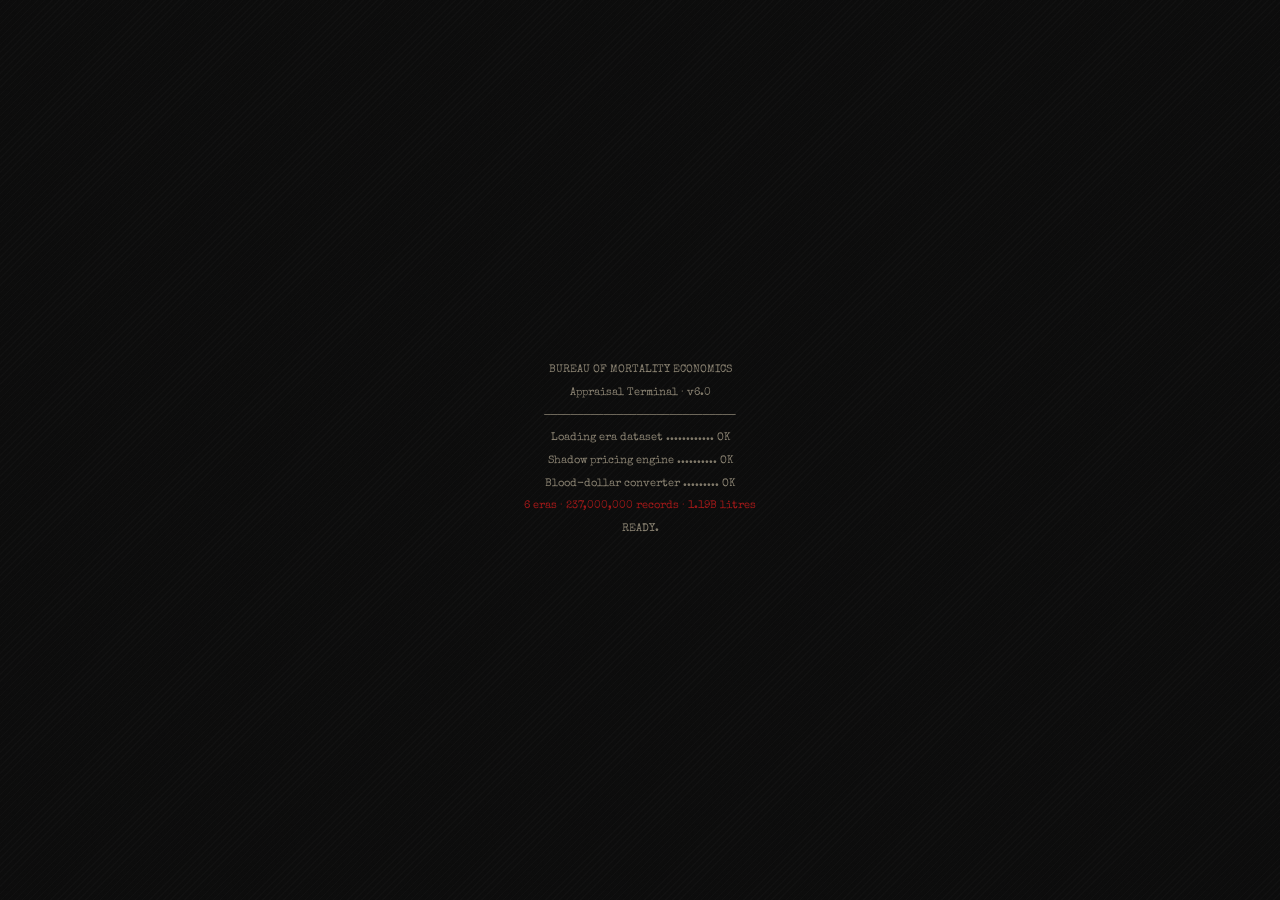
==== commit 5065ffd4: "feat: Add floating blood calculator and table row highlight, removing the introductory receipt scree" ====
--- a/index.html
+++ b/index.html
@@ -4,1034 +4,1014 @@
 <meta charset="UTF-8">
 <meta name="viewport" content="width=device-width, initial-scale=1.0">
 <title>The Price of Blood</title>
-<meta name="description" content="A quantitative accounting of the human cost of energy, empire, and economy. Six eras. 237 million deaths. 1.19 billion liters of blood.">
+<meta name="description" content="Your blood is worth $11.2 million. The system pays you $60,000. The math checks out.">
 <link rel="stylesheet" href="shared.css">
 <style>
 /* ══════════════════════════════════════════════
-   INDEX — THE RECEPTION DESK
-   "Welcome to the Bureau. Please take a number."
+   APPRAISAL — Burton × Bloomberg
+   Haunted accountant with a terminal
 ══════════════════════════════════════════════ */
 
-#theme-toggle { display: none; }
-
-/* ── INTRO: The Receipt ─────────────────────── */
-#intro {
-  position: fixed;
-  inset: 0;
-  z-index: 9000;
-  background: var(--bg);
-  cursor: pointer;
-  user-select: none;
-  overflow: hidden;
-  display: flex;
-  align-items: center;
-  justify-content: center;
-}
-
-/* Burton-esque diagonal stripes behind everything */
-#intro::before {
-  content: '';
-  position: absolute;
-  inset: -50%;
-  background: repeating-linear-gradient(
-    -45deg,
-    transparent,
-    transparent 18px,
-    rgba(160,24,24,0.015) 18px,
-    rgba(160,24,24,0.015) 19px
-  );
-  pointer-events: none;
-  animation: stripeScroll 60s linear infinite;
-}
-
-@keyframes stripeScroll {
-  from { transform: translate(0, 0); }
-  to   { transform: translate(40px, 40px); }
-}
-
-/* The "receipt" */
-.receipt {
-  position: relative;
-  width: min(440px, 90vw);
-  background: var(--card);
-  border: 1px solid var(--border);
-  padding: 0;
-  z-index: 1;
-  box-shadow: var(--shadow-float);
-  animation: fadeUp 0.8s var(--ease-out) both;
-}
-
-/* Torn receipt top edge */
-.receipt::before {
-  content: '';
-  position: absolute;
-  top: -6px;
-  left: 0;
-  right: 0;
-  height: 6px;
-  background: var(--card);
-  mask-image: url("data:image/svg+xml,%3Csvg viewBox='0 0 100 6' xmlns='http://www.w3.org/2000/svg'%3E%3Cpath d='M0,6 Q2.5,0 5,6 Q7.5,0 10,6 Q12.5,0 15,6 Q17.5,0 20,6 Q22.5,0 25,6 Q27.5,0 30,6 Q32.5,0 35,6 Q37.5,0 40,6 Q42.5,0 45,6 Q47.5,0 50,6 Q52.5,0 55,6 Q57.5,0 60,6 Q62.5,0 65,6 Q67.5,0 70,6 Q72.5,0 75,6 Q77.5,0 80,6 Q82.5,0 85,6 Q87.5,0 90,6 Q92.5,0 95,6 Q97.5,0 100,6' fill='white'/%3E%3C/svg%3E");
-  mask-size: 100% 100%;
-  -webkit-mask-image: url("data:image/svg+xml,%3Csvg viewBox='0 0 100 6' xmlns='http://www.w3.org/2000/svg'%3E%3Cpath d='M0,6 Q2.5,0 5,6 Q7.5,0 10,6 Q12.5,0 15,6 Q17.5,0 20,6 Q22.5,0 25,6 Q27.5,0 30,6 Q32.5,0 35,6 Q37.5,0 40,6 Q42.5,0 45,6 Q47.5,0 50,6 Q52.5,0 55,6 Q57.5,0 60,6 Q62.5,0 65,6 Q67.5,0 70,6 Q72.5,0 75,6 Q77.5,0 80,6 Q82.5,0 85,6 Q87.5,0 90,6 Q92.5,0 95,6 Q97.5,0 100,6' fill='white'/%3E%3C/svg%3E");
-  -webkit-mask-size: 100% 100%;
-}
-
-/* Same torn edge bottom */
-.receipt::after {
-  content: '';
-  position: absolute;
-  bottom: -6px;
-  left: 0;
-  right: 0;
-  height: 6px;
-  background: var(--card);
-  transform: scaleY(-1);
-  mask-image: url("data:image/svg+xml,%3Csvg viewBox='0 0 100 6' xmlns='http://www.w3.org/2000/svg'%3E%3Cpath d='M0,6 Q2.5,0 5,6 Q7.5,0 10,6 Q12.5,0 15,6 Q17.5,0 20,6 Q22.5,0 25,6 Q27.5,0 30,6 Q32.5,0 35,6 Q37.5,0 40,6 Q42.5,0 45,6 Q47.5,0 50,6 Q52.5,0 55,6 Q57.5,0 60,6 Q62.5,0 65,6 Q67.5,0 70,6 Q72.5,0 75,6 Q77.5,0 80,6 Q82.5,0 85,6 Q87.5,0 90,6 Q92.5,0 95,6 Q97.5,0 100,6' fill='white'/%3E%3C/svg%3E");
-  mask-size: 100% 100%;
-  -webkit-mask-image: url("data:image/svg+xml,%3Csvg viewBox='0 0 100 6' xmlns='http://www.w3.org/2000/svg'%3E%3Cpath d='M0,6 Q2.5,0 5,6 Q7.5,0 10,6 Q12.5,0 15,6 Q17.5,0 20,6 Q22.5,0 25,6 Q27.5,0 30,6 Q32.5,0 35,6 Q37.5,0 40,6 Q42.5,0 45,6 Q47.5,0 50,6 Q52.5,0 55,6 Q57.5,0 60,6 Q62.5,0 65,6 Q67.5,0 70,6 Q72.5,0 75,6 Q77.5,0 80,6 Q82.5,0 85,6 Q87.5,0 90,6 Q92.5,0 95,6 Q97.5,0 100,6' fill='white'/%3E%3C/svg%3E");
-  -webkit-mask-size: 100% 100%;
-}
-
-.receipt-header {
-  text-align: center;
-  padding: 32px 28px 20px;
-  border-bottom: 1px dashed var(--border);
-}
-
-.receipt-logo {
-  font-family: var(--font-stamp);
-  font-size: 11px;
-  letter-spacing: 0.25em;
-  color: var(--ash);
-  text-transform: uppercase;
-  margin-bottom: 16px;
-}
-
-.receipt-title {
-  font-family: var(--font-stamp);
-  font-size: 36px;
-  color: var(--red);
-  letter-spacing: 0.06em;
-  line-height: 1;
-  text-transform: uppercase;
-  margin-bottom: 4px;
-}
-
-.receipt-title-sub {
-  font-family: var(--font-stamp);
-  font-size: 28px;
-  color: var(--bone);
-  letter-spacing: 0.06em;
-  line-height: 1;
-  text-transform: uppercase;
-}
-
-.receipt-date {
-  font-family: var(--font-type);
-  font-size: 10px;
-  color: var(--smoke);
-  margin-top: 12px;
-}
-
-.receipt-body {
-  padding: 20px 28px;
-}
-
-.receipt-line {
-  display: flex;
-  justify-content: space-between;
-  align-items: baseline;
-  padding: 8px 0;
-  border-bottom: 1px dotted var(--border);
-  font-family: var(--font-type);
-  font-size: 12px;
-  transition: background 0.15s ease;
-}
-
-.receipt-line:hover {
-  background: var(--surface);
-  padding-left: 4px;
-  padding-right: 4px;
-  margin-left: -4px;
-  margin-right: -4px;
-}
-
-.receipt-line:last-child {
-  border-bottom: none;
-}
-
-.receipt-label {
-  color: var(--ash);
-}
-
-.receipt-val {
-  font-family: var(--font-mono);
-  font-weight: 700;
-}
-
-.receipt-val.red { color: var(--red-bright); }
-.receipt-val.bile { color: var(--bile); }
-
-.receipt-total {
-  border-top: 2px solid var(--border);
-  margin-top: 8px;
-  padding-top: 12px;
-}
-
-.receipt-total .receipt-label {
-  color: var(--bone);
-  font-weight: 700;
-  font-size: 13px;
-}
-
-.receipt-total .receipt-val {
-  color: var(--red-vivid);
-  font-size: 15px;
-}
-
-/* The stamp that appears */
-.receipt-stamp {
-  position: absolute;
-  top: 40%;
-  right: 20px;
-  font-family: var(--font-stamp);
-  font-size: 14px;
-  letter-spacing: 0.15em;
-  color: var(--red);
-  border: 3px solid var(--red);
-  padding: 4px 12px;
-  transform: rotate(-12deg);
-  opacity: 0;
-  animation: stampIn 0.5s 1.2s var(--ease-out) both;
-}
-
-.receipt-footer {
-  text-align: center;
-  padding: 16px 28px 28px;
-  border-top: 1px dashed var(--border);
-}
-
-.receipt-msg {
-  font-family: var(--font-hand);
-  font-size: 18px;
-  color: var(--red);
-  margin-bottom: 16px;
-  animation: flicker 4s infinite;
-}
-
-.receipt-enter {
-  font-family: var(--font-stamp);
-  font-size: 11px;
-  letter-spacing: 0.2em;
-  text-transform: uppercase;
-  color: var(--bone);
-  background: var(--red-dark);
-  border: none;
-  padding: 12px 36px;
-  cursor: pointer;
-  transition: all 0.2s ease;
-  display: inline-block;
-}
-
-.receipt-enter:hover {
-  background: var(--red);
-  box-shadow: var(--glow-red);
-  transform: scale(1.02);
-}
-
-.receipt-barcode {
-  margin-top: 16px;
-  font-family: var(--font-mono);
-  font-size: 7px;
-  letter-spacing: 0.3em;
-  color: var(--shadow);
-}
-
-/* Corner decorations */
-.intro-corner {
-  position: absolute;
-  font-family: var(--font-stamp);
-  font-size: 200px;
-  color: var(--red-deep);
-  opacity: 0.15;
-  line-height: 1;
-  pointer-events: none;
-}
-
-.intro-corner.tl { top: -30px; left: -20px; }
-.intro-corner.br { bottom: -30px; right: -20px; transform: rotate(180deg); }
-
-/* Click instruction */
-.intro-hint {
-  position: absolute;
-  bottom: 28px;
-  left: 50%;
-  transform: translateX(-50%);
-  font-family: var(--font-type);
-  font-size: 10px;
-  color: var(--shadow);
-  letter-spacing: 0.15em;
-  animation: blink 2s ease-in-out infinite;
-}
-
-/* ══════════════════════════════════════════════
-   MAIN SITE
-══════════════════════════════════════════════ */
-#main {
-  opacity: 0;
-  transition: opacity 0.6s ease;
-}
-
-#main.vis { opacity: 1; }
-
-/* ── Top Bar ─────────────────────────────────── */
+#theme-toggle { display:none; }
+
+body { overflow-x:hidden; }
+
+/* ── BOOT (typewriter on parchment) ──────────── */
+#boot {
+  position:fixed; inset:0; z-index:9000;
+  background:var(--bg);
+  background-image:var(--stripe);
+  display:flex; align-items:center; justify-content:center;
+  flex-direction:column; gap:4px;
+  transition:opacity 0.6s ease;
+}
+
+.boot-line {
+  font-family:var(--font-type);
+  font-size:11px;
+  color:var(--ash);
+  opacity:0;
+  transition:opacity 0.2s ease;
+}
+
+.boot-line.accent { color:var(--red); }
+
+/* ── MAIN APP ────────────────────────────────── */
+#app { display:none; }
+
+/* ── TOP BAR (Burton style) ──────────────────── */
 .topbar {
-  position: fixed;
-  top: 0;
-  left: 0;
-  right: 0;
-  z-index: 800;
-  height: 50px;
-  background: var(--bg);
-  border-bottom: 2px solid var(--red-dark);
-  display: flex;
-  align-items: center;
-  justify-content: space-between;
-  padding: 0 24px;
-}
-
-[data-theme="light"] .topbar {
-  border-bottom-color: var(--red);
+  position:fixed; top:0; left:0; right:0; z-index:800;
+  height:48px;
+  background:var(--bg);
+  border-bottom:2px solid var(--red-dark);
+  display:flex; align-items:center; justify-content:space-between;
+  padding:0 24px;
 }
 
 .topbar-brand {
-  font-family: var(--font-stamp);
-  font-size: 14px;
-  letter-spacing: 0.1em;
-  color: var(--bone);
-  text-decoration: none;
-  text-transform: uppercase;
-}
-
-.topbar-brand .r { color: var(--red); }
-
-.topbar-right {
-  display: flex;
-  align-items: center;
-  gap: 12px;
-}
+  font-family:var(--font-stamp);
+  font-size:12px;
+  letter-spacing:0.08em;
+  color:var(--bone);
+  text-transform:uppercase;
+  text-decoration:none;
+}
+
+.topbar-brand .r { color:var(--red); }
+
+.topbar-right { display:flex; gap:8px; align-items:center; }
 
 .topbar-link {
-  font-family: var(--font-type);
-  font-size: 9px;
-  letter-spacing: 0.1em;
-  color: var(--ash);
-  text-decoration: none;
-  padding: 4px 10px;
-  border: 1px solid transparent;
-  transition: all 0.2s ease;
-}
-
-.topbar-link:hover {
-  color: var(--bone);
-  border-color: var(--border);
-}
+  font-family:var(--font-type);
+  font-size:9px;
+  color:var(--ash);
+  text-decoration:none;
+  padding:4px 10px;
+  border:1px dashed var(--border);
+  transition:all 0.2s;
+}
+.topbar-link:hover { color:var(--red); border-color:var(--red-dark); border-style:solid; }
 
 .topbar-theme {
-  width: 32px;
-  height: 32px;
-  border: 1px solid var(--red-dark);
-  background: transparent;
-  color: var(--red);
-  font-size: 14px;
-  cursor: pointer;
-  display: flex;
-  align-items: center;
-  justify-content: center;
-  transition: all 0.3s ease;
-  font-family: sans-serif;
-  line-height: 1;
-  padding: 0;
-}
-
-.topbar-theme:hover {
-  background: var(--red-dark);
-  color: var(--bone);
-  transform: rotate(180deg);
-}
-
-/* ── Page Container ──────────────────────────── */
-.page {
-  max-width: 1100px;
-  margin: 0 auto;
-  padding: 0 32px 80px;
-  padding-top: calc(50px + 80px);
-}
-
-/* ── HERO — Bureau front desk ────────────────── */
-.hero {
-  text-align: center;
-  margin-bottom: 64px;
-  position: relative;
-  padding-bottom: 80px;
-}
-
-/* Dripping red line under hero */
-.hero::after {
-  content: '';
-  position: absolute;
-  bottom: 0;
-  left: 0;
-  right: 0;
-  height: 3px;
-  background: linear-gradient(90deg,
-    transparent 0%,
-    var(--red-dark) 15%,
-    var(--red) 50%,
-    var(--red-dark) 85%,
-    transparent 100%
-  );
-}
-
-.hero-bureau {
-  font-family: var(--font-type);
-  font-size: 10px;
-  letter-spacing: 0.3em;
-  text-transform: uppercase;
-  color: var(--smoke);
-  margin-bottom: 24px;
-  animation: fadeIn 1s both;
-}
-
-.hero-h1 {
-  font-family: var(--font-stamp);
-  font-size: clamp(60px, 12vw, 120px);
-  line-height: 0.9;
-  letter-spacing: 0.04em;
-  color: var(--bone);
-  text-transform: uppercase;
-  margin-bottom: 8px;
-  animation: fadeUp 0.7s 0.15s var(--ease-out) both;
-}
-
-.hero-h1 .red {
-  color: var(--red);
-  text-shadow: 0 0 40px rgba(160,24,24,0.4);
-  position: relative;
-}
-
-/* Heartbeat on the word PRICE */
-.hero-h1 .red {
-  animation: heartbeat 2s ease-in-out infinite;
-  display: inline-block;
-}
-
-.hero-sub {
-  font-family: var(--font-book);
-  font-style: italic;
-  font-size: clamp(14px, 2.5vw, 20px);
-  color: var(--ash);
-  max-width: 560px;
-  margin: 28px auto 0;
-  line-height: 1.7;
-  animation: fadeUp 0.7s 0.3s var(--ease-out) both;
-}
-
-.hero-sub em {
-  color: var(--red);
-  font-style: normal;
-  font-weight: 700;
-}
-
-/* ── Stat Counters ───────────────────────────── */
-.counters {
-  display: grid;
-  grid-template-columns: repeat(3, 1fr);
-  gap: 1px;
-  background: var(--border);
-  border: 1px solid var(--border);
-  margin-top: 48px;
-  animation: fadeUp 0.7s 0.5s var(--ease-out) both;
-}
-
-.counter {
-  background: var(--card);
-  padding: 24px 20px;
-  text-align: center;
-  cursor: default;
-  transition: all 0.2s ease;
-  position: relative;
-  overflow: hidden;
-}
-
-.counter::before {
-  content: '';
-  position: absolute;
-  bottom: 0;
-  left: 0;
-  right: 0;
-  height: 0;
-  background: var(--red-deep);
-  transition: height 0.4s var(--ease-out);
-  z-index: 0;
-}
-
-.counter:hover::before {
-  height: 100%;
-}
-
-.counter-num {
-  font-family: var(--font-stamp);
-  font-size: 32px;
-  line-height: 1;
-  margin-bottom: 8px;
-  position: relative;
-  z-index: 1;
-}
-
-.counter-num.red { color: var(--red-bright); }
-.counter-num.rust { color: var(--rust); }
-.counter-num.teal { color: var(--teal); }
-
-.counter-label {
-  font-family: var(--font-type);
-  font-size: 9px;
-  letter-spacing: 0.1em;
-  color: var(--smoke);
-  text-transform: uppercase;
-  position: relative;
-  z-index: 1;
-}
-
-/* ══════════════════════════════════════════════
-   DOCUMENT CARDS — The Filing Cabinet
-══════════════════════════════════════════════ */
-.filing-label {
-  display: inline-flex;
-  align-items: center;
-  gap: 10px;
-  margin-bottom: 32px;
-}
-
-.filing-label-text {
-  font-family: var(--font-stamp);
-  font-size: 11px;
-  letter-spacing: 0.2em;
-  text-transform: uppercase;
-  color: var(--ash);
-}
-
-.filing-label-line {
-  flex: 1;
-  height: 1px;
-  background: var(--border);
-  min-width: 40px;
-}
-
-/* ── Document Cards ──────────────────────────── */
-.docs {
-  display: grid;
-  grid-template-columns: 1fr 1fr;
-  gap: 20px;
-  margin-bottom: 32px;
-}
-
-.doc {
-  display: flex;
-  flex-direction: column;
-  text-decoration: none;
-  color: inherit;
-  background: var(--card);
-  border: 1px solid var(--border);
-  position: relative;
-  overflow: hidden;
-  transition: all 0.3s var(--ease-out);
-  min-height: 480px;
-}
-
-/* Red accent line — drips in on hover */
-.doc::before {
-  content: '';
-  position: absolute;
-  top: 0;
-  left: 0;
-  width: 4px;
-  height: 0;
-  background: linear-gradient(180deg, var(--red), var(--red-dark), transparent 90%);
-  transition: height 0.6s var(--ease-out);
-}
-
-.doc.amber-doc::before {
-  background: linear-gradient(180deg, var(--rust), var(--rust-dim), transparent 90%);
-}
-
-.doc:hover {
-  border-color: var(--border-hi);
-  box-shadow: var(--shadow-float);
-  transform: translateY(-3px);
-}
-
-.doc:hover::before {
-  height: 100%;
-}
-
-/* Interior */
-.doc-top {
-  padding: 32px 28px 0;
-  flex: 0;
-}
-
-.doc-number {
-  font-family: var(--font-stamp);
-  font-size: 64px;
-  color: var(--border);
-  line-height: 1;
-  letter-spacing: 0.02em;
-  transition: color 0.3s ease;
-}
-
-.doc:hover .doc-number { color: var(--border-hi); }
-
-.doc-exhibit {
-  font-family: var(--font-stamp);
-  font-size: 8px;
-  letter-spacing: 0.25em;
-  text-transform: uppercase;
-  color: var(--red);
-  border: 1px solid var(--red-dark);
-  display: inline-block;
-  padding: 2px 8px;
-  margin: 16px 0 12px;
-}
-
-.doc.amber-doc .doc-exhibit {
-  color: var(--rust);
-  border-color: var(--rust-dim);
-}
-
-.doc-body {
-  flex: 1;
-  padding: 0 28px;
-}
-
-.doc-title {
-  font-family: var(--font-book);
-  font-size: clamp(28px, 3.5vw, 42px);
-  font-style: italic;
-  color: var(--bone);
-  font-weight: 400;
-  line-height: 1.1;
-  letter-spacing: -0.01em;
-  margin-bottom: 16px;
-}
-
-.doc-desc {
-  font-family: var(--font-type);
-  font-size: 12px;
-  line-height: 1.8;
-  color: var(--ash);
-  max-width: 400px;
-  margin-bottom: 28px;
-}
-
-/* ── Document metrics ────────────────────────── */
-.doc-stats {
-  display: grid;
-  grid-template-columns: repeat(3, 1fr);
-  gap: 1px;
-  background: var(--border);
-  border: 1px solid var(--border);
-  margin: 0 28px 28px;
-}
-
-.doc-stat {
-  background: var(--bg2);
-  padding: 14px 12px;
-  display: flex;
-  flex-direction: column;
-  gap: 6px;
-  transition: background 0.2s ease;
-}
-
-.doc-stat:hover { background: var(--surface); }
-
-.doc-stat-val {
-  font-family: var(--font-stamp);
-  font-size: 20px;
-  line-height: 1;
-  letter-spacing: 0.02em;
-}
-
-.doc-stat-val.red  { color: var(--red-bright); }
-.doc-stat-val.rust { color: var(--rust); }
-.doc-stat-val.teal { color: var(--teal); }
-
-.doc-stat-label {
-  font-family: var(--font-type);
-  font-size: 7px;
-  letter-spacing: 0.08em;
-  text-transform: uppercase;
-  color: var(--smoke);
-  line-height: 1.5;
-}
-
-/* Card footer */
-.doc-foot {
-  padding: 14px 28px;
-  border-top: 1px solid var(--border);
-  font-family: var(--font-type);
-  font-size: 10px;
-  letter-spacing: 0.12em;
-  text-transform: uppercase;
-  color: var(--smoke);
-  display: flex;
-  align-items: center;
-  justify-content: space-between;
-  transition: all 0.3s ease;
-}
-
-.doc-foot-arrow {
-  font-size: 16px;
-  transition: transform 0.3s var(--ease-bounce);
-  color: var(--red-dark);
-}
-
-.doc:hover .doc-foot {
-  color: var(--bone);
-  background: var(--surface);
-}
-
-.doc:hover .doc-foot-arrow {
-  transform: translateX(8px);
-  color: var(--red);
-}
-
-/* ── Other Links ─────────────────────────────── */
-.other-docs {
-  display: flex;
-  flex-wrap: wrap;
-  gap: 4px;
-  justify-content: center;
-  padding: 8px 0 0;
-}
-
-.other-link {
-  font-family: var(--font-type);
-  font-size: 9px;
-  color: var(--smoke);
-  text-decoration: none;
-  padding: 6px 14px;
-  border: 1px dashed var(--border);
-  transition: all 0.2s ease;
-}
-
-.other-link:hover {
-  color: var(--red);
-  border-color: var(--red-dark);
-  border-style: solid;
-  background: var(--card);
-}
-
-/* ── Footer ──────────────────────────────────── */
+  width:30px; height:30px;
+  border:1px solid var(--red-dark);
+  background:transparent;
+  color:var(--red);
+  font-size:13px;
+  cursor:pointer;
+  display:flex; align-items:center; justify-content:center;
+  transition:all 0.3s;
+  font-family:sans-serif; line-height:1; padding:0;
+}
+.topbar-theme:hover { background:var(--red-dark); color:var(--bone); transform:rotate(180deg); }
+
+/* ── PROMPT ──────────────────────────────────── */
+#prompt-phase {
+  min-height:100vh;
+  display:flex; align-items:center; justify-content:center;
+  padding:48px 24px 24px;
+}
+
+.prompt-card {
+  width:min(520px, 92vw);
+  background:var(--card);
+  border:1px solid var(--border);
+  position:relative;
+  overflow:hidden;
+}
+
+/* blood drip on top */
+.prompt-card::before {
+  content:'';
+  position:absolute; top:0; left:0; right:0;
+  height:3px;
+  background:linear-gradient(90deg, transparent, var(--red), var(--red-dark), transparent);
+}
+
+.prompt-head {
+  padding:28px 28px 16px;
+  border-bottom:1px dashed var(--border);
+  text-align:center;
+}
+
+.prompt-bureau {
+  font-family:var(--font-stamp);
+  font-size:8px;
+  letter-spacing:0.3em;
+  text-transform:uppercase;
+  color:var(--ash);
+  margin-bottom:12px;
+}
+
+.prompt-title {
+  font-family:var(--font-book);
+  font-size:32px;
+  font-style:italic;
+  font-weight:400;
+  color:var(--bone);
+  line-height:1;
+}
+
+.prompt-title em {
+  font-style:normal;
+  color:var(--red);
+}
+
+.prompt-body {
+  padding:24px 28px;
+}
+
+.prompt-q {
+  font-family:var(--font-type);
+  font-size:12px;
+  color:var(--ash);
+  margin-bottom:16px;
+}
+
+.prompt-q .blink {
+  display:inline-block;
+  width:7px; height:14px;
+  background:var(--red);
+  vertical-align:text-bottom;
+  margin-left:3px;
+  animation:blink 1s step-end infinite;
+}
+
+@keyframes blink { 0%,100%{opacity:1;} 50%{opacity:0;} }
+
+.prompt-input-row {
+  display:flex; align-items:center; gap:4px;
+  margin-bottom:20px;
+}
+
+.prompt-sign {
+  font-family:var(--font-stamp);
+  font-size:32px;
+  color:var(--smoke);
+}
+
+.prompt-input {
+  font-family:var(--font-stamp);
+  font-size:32px;
+  color:var(--bone);
+  background:transparent;
+  border:none; outline:none;
+  border-bottom:2px solid var(--border);
+  width:100%;
+  padding:6px 0;
+  caret-color:var(--red);
+  transition:border-color 0.2s;
+}
+
+.prompt-input:focus { border-color:var(--red-dark); }
+.prompt-input::placeholder { color:var(--shadow); font-weight:400; }
+
+.prompt-hint {
+  font-family:var(--font-type);
+  font-size:9px;
+  color:var(--shadow);
+  margin-bottom:20px;
+  line-height:1.8;
+}
+
+.prompt-actions {
+  display:flex; align-items:center; gap:12px;
+}
+
+.prompt-go {
+  font-family:var(--font-stamp);
+  font-size:10px;
+  letter-spacing:0.15em;
+  text-transform:uppercase;
+  color:var(--bone);
+  background:var(--red-dark);
+  border:none;
+  padding:12px 28px;
+  cursor:pointer;
+  transition:all 0.2s;
+}
+.prompt-go:hover { background:var(--red); box-shadow:var(--glow-red); }
+
+.prompt-skip {
+  font-family:var(--font-type);
+  font-size:9px;
+  color:var(--shadow);
+  background:none; border:none;
+  cursor:pointer;
+  text-decoration:underline;
+  text-decoration-style:dashed;
+  transition:color 0.2s;
+}
+.prompt-skip:hover { color:var(--ash); }
+
+.prompt-stamp {
+  position:absolute;
+  top:50%; right:16px;
+  transform:translateY(-50%) rotate(-12deg);
+  font-family:var(--font-stamp);
+  font-size:11px;
+  letter-spacing:0.12em;
+  color:var(--red);
+  border:2px solid var(--red);
+  padding:3px 10px;
+  opacity:0.15;
+  pointer-events:none;
+}
+
+/* ── RESULTS ─────────────────────────────────── */
+#result-phase { display:none; padding:64px 24px 40px; max-width:1100px; margin:0 auto; }
+
+/* Split ledger */
+.ledger {
+  display:grid;
+  grid-template-columns:1fr 1fr;
+  gap:1px;
+  background:var(--border);
+  border:1px solid var(--border);
+  margin-bottom:16px;
+}
+
+.ledger-side {
+  background:var(--card);
+  background-image:var(--stripe);
+  padding:24px 22px 18px;
+}
+
+.ledger-label {
+  font-family:var(--font-stamp);
+  font-size:8px;
+  letter-spacing:0.2em;
+  text-transform:uppercase;
+  padding-bottom:8px;
+  border-bottom:1px solid var(--border);
+  margin-bottom:16px;
+}
+
+.ledger-label.you { color:var(--teal); }
+.ledger-label.blood { color:var(--red); }
+
+.lrow {
+  display:flex;
+  justify-content:space-between;
+  align-items:baseline;
+  padding:7px 0;
+  border-bottom:1px dotted var(--border);
+  transition:background 0.15s, padding-left 0.15s;
+}
+
+.lrow:hover { background:var(--surface); padding-left:4px; }
+.lrow:last-child { border-bottom:none; }
+
+.lrow-l {
+  font-family:var(--font-type);
+  font-size:10px;
+  color:var(--smoke);
+}
+
+.lrow-v {
+  font-family:var(--font-mono);
+  font-size:13px;
+  font-weight:700;
+}
+
+.lrow-v.teal { color:var(--teal); }
+.lrow-v.red  { color:var(--red-bright); }
+.lrow-v.rust { color:var(--rust); }
+.lrow-v.bone { color:var(--bone); }
+
+/* Verdict */
+.verdict {
+  text-align:center;
+  padding:48px 24px;
+  border:1px solid var(--border);
+  background:var(--card);
+  background-image:var(--stripe);
+  margin-bottom:16px;
+  position:relative;
+}
+
+.verdict::after {
+  content:'';
+  position:absolute; inset:0;
+  background:radial-gradient(ellipse at 50% 50%, rgba(160,24,24,0.04), transparent 70%);
+  pointer-events:none;
+}
+
+.verdict-pre {
+  font-family:var(--font-stamp);
+  font-size:8px;
+  letter-spacing:0.25em;
+  text-transform:uppercase;
+  color:var(--ash);
+  margin-bottom:12px;
+}
+
+.verdict-num {
+  font-family:var(--font-stamp);
+  font-size:clamp(56px,12vw,120px);
+  color:var(--red);
+  line-height:0.85;
+  animation:heartbeat 2s ease-in-out infinite;
+}
+
+@keyframes heartbeat {
+  0%,100%{transform:scale(1);} 14%{transform:scale(1.03);} 28%{transform:scale(1);} 42%{transform:scale(1.02);} 56%{transform:scale(1);}
+}
+
+.verdict-sub {
+  font-family:var(--font-type);
+  font-size:11px;
+  color:var(--smoke);
+  margin-top:16px;
+  line-height:1.9;
+}
+
+.verdict-sub em {
+  color:var(--red);
+  font-style:normal;
+  font-weight:700;
+}
+
+/* Gauge bar */
+.gauge {
+  border:1px solid var(--border);
+  background:var(--card);
+  padding:18px 22px;
+  margin-bottom:16px;
+}
+
+.gauge-label {
+  font-family:var(--font-stamp);
+  font-size:8px;
+  letter-spacing:0.15em;
+  text-transform:uppercase;
+  color:var(--ash);
+  margin-bottom:10px;
+}
+
+.gauge-track {
+  position:relative;
+  height:20px;
+  background:var(--bg2);
+  border:1px solid var(--border);
+  margin-bottom:6px;
+}
+
+.gauge-fill-blood {
+  position:absolute; left:0; top:0; bottom:0;
+  background:var(--red-deep);
+  width:100%; z-index:1;
+}
+
+.gauge-fill-you {
+  position:absolute; left:0; top:0; bottom:0;
+  background:var(--teal);
+  z-index:2;
+  transition:width 1.5s cubic-bezier(0.16,1,0.3,1);
+}
+
+.gauge-meta {
+  display:flex; justify-content:space-between;
+  font-family:var(--font-type); font-size:8px; color:var(--smoke);
+}
+
+.gauge-meta .r { color:var(--red); }
+
+/* Handwritten annotation */
+.margin-note {
+  font-family:var(--font-hand);
+  font-size:clamp(16px,2.5vw,22px);
+  color:var(--red);
+  transform:rotate(-1.5deg);
+  text-align:center;
+  margin:20px 0 24px;
+  opacity:0.75;
+}
+
+/* ── DIVIDER ─────────────────────────────────── */
+.dagger {
+  text-align:center;
+  padding:40px 0;
+  font-size:16px;
+  color:var(--red-dark);
+}
+
+/* ── ERA GAME ────────────────────────────────── */
+.era-section { margin-bottom:48px; }
+
+.era-head {
+  display:flex; align-items:baseline; gap:12px;
+  border-bottom:2px solid var(--border);
+  padding-bottom:10px; margin-bottom:16px;
+}
+
+.era-head-num {
+  font-family:var(--font-stamp); font-size:24px;
+  color:var(--red-dark); opacity:0.5;
+}
+
+.era-head-title {
+  font-family:var(--font-book);
+  font-size:20px; font-style:italic;
+  color:var(--bone); font-weight:400;
+}
+
+.era-head-sub {
+  font-family:var(--font-type);
+  font-size:9px; color:var(--smoke);
+  margin-left:auto;
+}
+
+/* Era tabs */
+.era-tabs {
+  display:flex; gap:1px;
+  background:var(--border);
+  border:1px solid var(--border);
+  margin-bottom:12px;
+  overflow-x:auto;
+}
+
+.era-tab {
+  flex:1; min-width:100px;
+  padding:14px 10px;
+  background:var(--card);
+  border:none;
+  font-family:var(--font-type);
+  font-size:10px;
+  color:var(--smoke);
+  cursor:pointer; text-align:center;
+  transition:all 0.2s;
+  position:relative;
+}
+
+.era-tab::after {
+  content:''; position:absolute;
+  bottom:0; left:0; right:0; height:3px;
+  background:var(--red);
+  transform:scaleX(0);
+  transition:transform 0.3s var(--ease-bounce);
+}
+
+.era-tab:hover { color:var(--bone); background:var(--surface); }
+.era-tab.active { color:var(--red); background:var(--surface); }
+.era-tab.active::after { transform:scaleX(1); }
+
+.era-tab-name {
+  font-family:var(--font-book);
+  font-style:italic;
+  font-size:13px;
+  display:block;
+  margin-bottom:2px;
+}
+
+.era-tab-period {
+  font-size:8px; color:var(--shadow);
+}
+
+/* Timeline bar */
+.timeline {
+  display:flex; height:36px;
+  border:1px solid var(--border);
+  background:var(--card);
+  margin-bottom:12px; cursor:pointer;
+}
+
+.tl-seg {
+  height:100%;
+  display:flex; align-items:center; justify-content:center;
+  font-family:var(--font-type);
+  font-size:7px; letter-spacing:0.05em;
+  color:var(--shadow);
+  border-right:1px solid var(--border);
+  transition:all 0.3s;
+}
+.tl-seg:last-child { border-right:none; }
+.tl-seg:hover { color:var(--bone); }
+.tl-seg.active { color:var(--bone); }
+
+/* Era data cells */
+.era-cells {
+  display:grid;
+  grid-template-columns:repeat(3, 1fr);
+  gap:1px;
+  background:var(--border);
+  border:1px solid var(--border);
+  margin-bottom:12px;
+}
+
+.era-cell {
+  background:var(--card);
+  padding:16px 14px;
+  transition:background 0.2s;
+  position:relative;
+}
+
+.era-cell::before {
+  content:''; position:absolute;
+  top:0; left:0; width:0; height:2px;
+  background:var(--red);
+  transition:width 0.4s var(--ease-out);
+}
+
+.era-cell:hover { background:var(--surface); }
+.era-cell:hover::before { width:100%; }
+
+.ecv {
+  font-family:var(--font-stamp);
+  font-size:22px; line-height:1;
+  margin-bottom:8px;
+  transition:color 0.3s;
+}
+
+.ecl {
+  font-family:var(--font-type);
+  font-size:7px; letter-spacing:0.08em;
+  text-transform:uppercase;
+  color:var(--smoke); line-height:1.6;
+}
+
+/* Insight text */
+.era-insight {
+  border:1px solid var(--border);
+  border-left:3px solid var(--red-dark);
+  background:var(--card);
+  background-image:var(--stripe);
+  padding:16px 20px;
+  font-family:var(--font-type);
+  font-size:11px;
+  color:var(--ash);
+  line-height:1.9;
+  transition:all 0.3s;
+}
+
+.era-insight b { color:var(--bone); font-weight:500; }
+.era-insight em { color:var(--red); font-style:normal; }
+
+/* ── EVIDENCE ────────────────────────────────── */
+.evidence {
+  margin-top:48px;
+  border-top:2px solid var(--border);
+  padding-top:20px;
+}
+
+.evidence-label {
+  font-family:var(--font-stamp);
+  font-size:9px; letter-spacing:0.2em;
+  text-transform:uppercase; color:var(--red);
+  border:2px solid var(--red-dark);
+  display:inline-block;
+  padding:3px 10px; margin-bottom:16px;
+}
+
+.ev-grid {
+  display:grid;
+  grid-template-columns:1fr 1fr;
+  gap:12px; margin-bottom:12px;
+}
+
+.ev-card {
+  display:flex; flex-direction:column;
+  text-decoration:none; color:inherit;
+  background:var(--card);
+  border:1px solid var(--border);
+  padding:24px 20px;
+  position:relative; overflow:hidden;
+  transition:all 0.3s var(--ease-out);
+}
+
+.ev-card::before {
+  content:''; position:absolute;
+  top:0; left:0; width:3px; height:0;
+  background:var(--red);
+  transition:height 0.5s var(--ease-out);
+}
+
+.ev-card:hover { border-color:var(--border-hi); box-shadow:var(--shadow-float); transform:translateY(-2px); }
+.ev-card:hover::before { height:100%; }
+
+.ev-badge {
+  font-family:var(--font-stamp);
+  font-size:7px; letter-spacing:0.2em;
+  color:var(--red); margin-bottom:10px;
+}
+
+.ev-name {
+  font-family:var(--font-book);
+  font-size:22px; font-style:italic;
+  font-weight:400; color:var(--bone);
+  margin-bottom:8px;
+}
+
+.ev-desc {
+  font-family:var(--font-type);
+  font-size:10px; color:var(--smoke);
+  line-height:1.7; flex:1;
+}
+
+.ev-foot {
+  font-family:var(--font-type);
+  font-size:9px; color:var(--shadow);
+  margin-top:12px; padding-top:8px;
+  border-top:1px dotted var(--border);
+  display:flex; justify-content:space-between;
+  transition:color 0.2s;
+}
+
+.ev-card:hover .ev-foot { color:var(--bone); }
+
+.ev-arrow {
+  color:var(--red-dark);
+  transition:transform 0.3s var(--ease-bounce);
+}
+
+.ev-card:hover .ev-arrow { transform:translateX(6px); color:var(--red); }
+
+.ev-more {
+  display:flex; flex-wrap:wrap; gap:4px;
+}
+
+.ev-link {
+  font-family:var(--font-type);
+  font-size:9px; color:var(--shadow);
+  text-decoration:none;
+  padding:5px 12px;
+  border:1px dashed var(--border);
+  transition:all 0.2s;
+}
+.ev-link:hover { color:var(--red); border-color:var(--red-dark); border-style:solid; }
+
 .foot {
-  margin-top: 80px;
-  border-top: 2px solid var(--border);
-  padding-top: 20px;
-  display: flex;
-  justify-content: space-between;
-  align-items: center;
-  font-family: var(--font-type);
-  font-size: 9px;
-  color: var(--shadow);
-}
-
-.foot-left::before {
-  content: '⬥';
-  margin-right: 6px;
-  color: var(--red-dark);
-}
-
-/* ══════════════════════════════════════════════
-   RESPONSIVE
-══════════════════════════════════════════════ */
-@media (max-width: 768px) {
-  .page { padding-left: 16px; padding-right: 16px; }
-  .docs { grid-template-columns: 1fr; }
-  .doc { min-height: auto; }
-  .counters { grid-template-columns: 1fr; }
-  .counter { padding: 16px; display: flex; align-items: center; gap: 12px; text-align: left; }
-  .counter-num { margin-bottom: 0; font-size: 24px; }
-  .receipt { width: 92vw; }
-  .foot { flex-direction: column; gap: 8px; text-align: center; }
-  .topbar-link { display: none; }
-}
-
-@media (max-width: 480px) {
-  .hero-h1 { font-size: clamp(48px, 14vw, 80px); }
-  .doc-stats { grid-template-columns: 1fr 1fr; }
+  margin-top:48px; padding:16px 0;
+  border-top:2px solid var(--border);
+  font-family:var(--font-type);
+  font-size:9px; color:var(--shadow);
+  text-align:center;
+}
+
+.foot::before { content:'†'; margin-right:8px; color:var(--red-dark); }
+
+/* ── RESPONSIVE ──────────────────────────────── */
+@media (max-width:768px) {
+  .ledger { grid-template-columns:1fr; }
+  .era-cells { grid-template-columns:1fr 1fr; }
+  .ev-grid { grid-template-columns:1fr; }
+  #result-phase { padding:56px 16px 40px; }
+  .era-head-sub { display:none; }
+}
+
+@media (max-width:480px) {
+  .era-cells { grid-template-columns:1fr; }
+  .prompt-input { font-size:24px; }
+  .prompt-sign { font-size:24px; }
 }
 </style>
 </head>
 <body>
 
-<!-- ════════════════════════════════════════════
-     THE RECEIPT — Intro
-════════════════════════════════════════════ -->
-<div id="intro">
-  <div class="intro-corner tl">†</div>
-  <div class="intro-corner br">†</div>
-
-  <div class="receipt">
-    <div class="receipt-header">
-      <div class="receipt-logo">Bureau of Mortality Economics</div>
-      <div class="receipt-title">The Price</div>
-      <div class="receipt-title-sub">of Blood</div>
-      <div class="receipt-date">Transaction Date: 4000 BCE — Present · In Progress</div>
-    </div>
-
-    <div class="receipt-body">
-      <div class="receipt-line">
-        <span class="receipt-label">Human bodies (qty)</span>
-        <span class="receipt-val red">237,000,000</span>
-      </div>
-      <div class="receipt-line">
-        <span class="receipt-label">Blood per body</span>
-        <span class="receipt-val">5.00 L</span>
-      </div>
-      <div class="receipt-line">
-        <span class="receipt-label">Total blood</span>
-        <span class="receipt-val red">1.19B liters</span>
-      </div>
-      <div class="receipt-line">
-        <span class="receipt-label">Market rate (medical)</span>
-        <span class="receipt-val">$880/L</span>
-      </div>
-      <div class="receipt-line">
-        <span class="receipt-label">Actual extracted value</span>
-        <span class="receipt-val red">$2,242,623/L</span>
-      </div>
-      <div class="receipt-line receipt-total">
-        <span class="receipt-label">EXTERNALITY GAP</span>
-        <span class="receipt-val red">2,548×</span>
-      </div>
-    </div>
-
-    <div class="receipt-stamp">VERIFIED</div>
-
-    <div class="receipt-footer">
-      <div class="receipt-msg">The math checks out. It always does.</div>
-      <button class="receipt-enter" id="enter-btn">Open the Ledger →</button>
-      <div class="receipt-barcode">|||| ||| || |||| | ||| |||| || ||| ||| || |||| ||||</div>
-    </div>
-  </div>
-
-  <div class="intro-hint">press enter or click the button</div>
+<!-- ═══════ BOOT ═══════ -->
+<div id="boot">
+  <div class="boot-line" data-d="0">BUREAU OF MORTALITY ECONOMICS</div>
+  <div class="boot-line" data-d="120">Appraisal Terminal · v6.0</div>
+  <div class="boot-line" data-d="280">─────────────────────────────</div>
+  <div class="boot-line" data-d="420">Loading era dataset ............ OK</div>
+  <div class="boot-line" data-d="540">Shadow pricing engine .......... OK</div>
+  <div class="boot-line" data-d="660">Blood-dollar converter ......... OK</div>
+  <div class="boot-line accent" data-d="800">6 eras · 237,000,000 records · 1.19B litres</div>
+  <div class="boot-line" data-d="960">READY.</div>
 </div>
 
-<!-- ════════════════════════════════════════════
-     MAIN SITE
-════════════════════════════════════════════ -->
-<div id="main">
+<!-- ═══════ APP ═══════ -->
+<div id="app">
 
   <div class="topbar">
-    <a href="#" class="topbar-brand">The <span class="r">Price</span> of Blood</a>
+    <span class="topbar-brand">The <span class="r">Price</span> of Blood</span>
     <div class="topbar-right">
-      <a href="#docs" class="topbar-link">Documents</a>
+      <a href="the_accounting.html" class="topbar-link">Exhibit A</a>
+      <a href="blood_standard.html" class="topbar-link">Exhibit B</a>
       <button class="topbar-theme" id="theme-btn" aria-label="Toggle theme">◑</button>
     </div>
   </div>
 
-  <div class="page">
-
-    <header class="hero">
-      <div class="hero-bureau">Bureau of Mortality Economics · Est. 4000 BCE · "We never close"</div>
-      <h1 class="hero-h1">
-        THE <span class="red">PRICE</span><br>OF BLOOD
-      </h1>
-      <p class="hero-sub">
-        A quantitative accounting of the human cost of energy, empire, and economy.
-        Six eras. <em>237 million deaths.</em> 1.19 billion liters of blood.
-        All math cited. No one asked for this. We did it anyway.
-      </p>
-
-      <div class="counters">
-        <div class="counter">
-          <div class="counter-num red" id="c-deaths">237M</div>
-          <div class="counter-label">Deaths across 6 eras</div>
+  <!-- ═══════ PROMPT ═══════ -->
+  <div id="prompt-phase">
+    <div class="prompt-card">
+      <div class="prompt-stamp">CONFIDENTIAL</div>
+
+      <div class="prompt-head">
+        <div class="prompt-bureau">Bureau of Mortality Economics · Subject Appraisal</div>
+        <div class="prompt-title">What are <em>you</em> worth?</div>
+      </div>
+
+      <div class="prompt-body">
+        <div class="prompt-q">How much do you earn per year?<span class="blink"></span></div>
+        <div class="prompt-input-row">
+          <span class="prompt-sign">$</span>
+          <input class="prompt-input" type="text" id="salary-in" placeholder="60,000" autocomplete="off" inputmode="numeric">
         </div>
-        <div class="counter">
-          <div class="counter-num rust" id="c-value">$2.2M/L</div>
-          <div class="counter-label">Extracted value per liter</div>
+        <div class="prompt-hint">
+          All computation is local. Nothing leaves your browser.<br>
+          We'll show you what you're actually worth — and by how much you're being scammed.
         </div>
-        <div class="counter">
-          <div class="counter-num teal" id="c-gap">2,548×</div>
-          <div class="counter-label">Above what the hospital charges</div>
+        <div class="prompt-actions">
+          <button class="prompt-go" id="go-btn">Run Appraisal →</button>
+          <button class="prompt-skip" id="skip-btn">use $60,000</button>
         </div>
       </div>
-    </header>
-
-    <section id="docs">
-
-      <div class="filing-label reveal">
-        <span class="filing-label-text">The Filing Cabinet</span>
-        <span class="filing-label-line"></span>
+    </div>
+  </div>
+
+  <!-- ═══════ RESULTS ═══════ -->
+  <div id="result-phase">
+
+    <!-- LEDGER: side by side -->
+    <div class="ledger">
+      <div class="ledger-side">
+        <div class="ledger-label you">Your File — What the System Sees</div>
+        <div class="lrow"><span class="lrow-l">Annual salary</span><span class="lrow-v teal" id="r-sal">—</span></div>
+        <div class="lrow"><span class="lrow-l">Hourly rate</span><span class="lrow-v teal" id="r-hr">—</span></div>
+        <div class="lrow"><span class="lrow-l">Daily rate</span><span class="lrow-v teal" id="r-day">—</span></div>
+        <div class="lrow"><span class="lrow-l">Lifetime earnings (45 yrs)</span><span class="lrow-v teal" id="r-life">—</span></div>
       </div>
-
-      <div class="docs reveal-stagger">
-
-        <a href="the_accounting.html" class="doc reveal">
-          <div class="doc-top">
-            <div class="doc-number">01</div>
-            <div class="doc-exhibit">Exhibit A</div>
-          </div>
-          <div class="doc-body">
-            <div class="doc-title">The<br>Accounting</div>
-            <div class="doc-desc">
-              How much energy does the machine extract per liter of blood?
-              Six eras. All the math. The answer has not changed in 6,000 years.
-            </div>
-          </div>
-          <div class="doc-stats">
-            <div class="doc-stat">
-              <span class="doc-stat-val red">237M</span>
-              <span class="doc-stat-label">total deaths<br>across 6 eras</span>
-            </div>
-            <div class="doc-stat">
-              <span class="doc-stat-val rust">$2.2M/L</span>
-              <span class="doc-stat-label">modern value<br>per liter blood</span>
-            </div>
-            <div class="doc-stat">
-              <span class="doc-stat-val teal">2,548×</span>
-              <span class="doc-stat-label">externality<br>gap (modern)</span>
-            </div>
-          </div>
-          <div class="doc-foot">
-            <span>Open The Ledger</span>
-            <span class="doc-foot-arrow">→</span>
-          </div>
+      <div class="ledger-side">
+        <div class="ledger-label blood">Your Blood File — What You're Worth</div>
+        <div class="lrow"><span class="lrow-l">Blood volume</span><span class="lrow-v red">5.00 litres</span></div>
+        <div class="lrow"><span class="lrow-l">Value per litre (extracted)</span><span class="lrow-v red">$2,242,623</span></div>
+        <div class="lrow"><span class="lrow-l">Total blood value</span><span class="lrow-v red">$11,213,115</span></div>
+        <div class="lrow"><span class="lrow-l">System keeps</span><span class="lrow-v red" id="r-keeps">—</span></div>
+      </div>
+    </div>
+
+    <!-- VERDICT -->
+    <div class="verdict">
+      <div class="verdict-pre">Years to earn what's already inside you</div>
+      <div class="verdict-num" id="v-years">—</div>
+      <div class="verdict-sub">
+        The system pays you <em id="v-pct">—</em> of your actual value per year.<br>
+        The other <em id="v-rest">—</em> is the margin it keeps. It calls this "a fair wage."
+      </div>
+    </div>
+
+    <div class="margin-note">You are the most undervalued asset in the economy.</div>
+
+    <!-- GAUGE -->
+    <div class="gauge">
+      <div class="gauge-label">Your salary vs your blood value</div>
+      <div class="gauge-track">
+        <div class="gauge-fill-blood"></div>
+        <div class="gauge-fill-you" id="gauge-you"></div>
+      </div>
+      <div class="gauge-meta">
+        <span id="gauge-sal">$0</span>
+        <span class="r">$11,213,115 (your blood)</span>
+      </div>
+    </div>
+
+    <div class="dagger">†</div>
+
+    <!-- ═══════ ERA GAME ═══════ -->
+    <div class="era-section">
+      <div class="era-head">
+        <span class="era-head-num">II</span>
+        <span class="era-head-title">The Machine</span>
+        <span class="era-head-sub">click an era · watch the equation stay the same</span>
+      </div>
+
+      <div class="era-tabs" id="era-tabs"></div>
+      <div class="timeline" id="timeline"></div>
+      <div class="era-cells" id="era-cells"></div>
+      <div class="era-insight" id="era-insight"></div>
+
+      <div class="margin-note" id="era-note">The gods changed. The math didn't.</div>
+    </div>
+
+    <!-- ═══════ EVIDENCE ═══════ -->
+    <div class="evidence">
+      <div class="evidence-label">The Evidence</div>
+
+      <div class="ev-grid">
+        <a href="the_accounting.html" class="ev-card">
+          <div class="ev-badge">EXHIBIT A</div>
+          <div class="ev-name">The Accounting</div>
+          <div class="ev-desc">Six eras. 12 variables. The machine eats the same amount every time. The accountant remains unbothered.</div>
+          <div class="ev-foot"><span>Open the ledger</span><span class="ev-arrow">→</span></div>
         </a>
-
-        <a href="blood_standard.html" class="doc amber-doc reveal">
-          <div class="doc-top">
-            <div class="doc-number">02</div>
-            <div class="doc-exhibit">Exhibit B</div>
-          </div>
-          <div class="doc-body">
-            <div class="doc-title">The Blood<br>Standard</div>
-            <div class="doc-desc">
-              What if we just said it out loud? Currency backed by human lives.
-              1 BU = 1 liter. Five liters per person. Do the math.
-            </div>
-          </div>
-          <div class="doc-stats">
-            <div class="doc-stat">
-              <span class="doc-stat-val red">$2.24M</span>
-              <span class="doc-stat-label">real value<br>per BU (modern)</span>
-            </div>
-            <div class="doc-stat">
-              <span class="doc-stat-val rust">$880</span>
-              <span class="doc-stat-label">medical price<br>per BU</span>
-            </div>
-            <div class="doc-stat">
-              <span class="doc-stat-val teal">21.7×</span>
-              <span class="doc-stat-label">inflation since<br>Bronze Age</span>
-            </div>
-          </div>
-          <div class="doc-foot">
-            <span>Open The Ledger</span>
-            <span class="doc-foot-arrow">→</span>
-          </div>
+        <a href="blood_standard.html" class="ev-card">
+          <div class="ev-badge">EXHIBIT B</div>
+          <div class="ev-name">The Blood Standard</div>
+          <div class="ev-desc">1 BU = 1 litre. Your dollar buys 0.45 µL at the real rate. The mispricing is the system.</div>
+          <div class="ev-foot"><span>Open the ledger</span><span class="ev-arrow">→</span></div>
         </a>
-
       </div>
 
-      <div class="other-docs reveal">
-        <a href="blood_price_oil.html" class="other-link">Blood Price of Oil</a>
-        <a href="energy_per_death.html" class="other-link">Energy Per Death</a>
-        <a href="kronos_feed_rate.html" class="other-link">Kronos Feed Rate</a>
-        <a href="kronos_mythic_overlay.html" class="other-link">The Devourer</a>
-        <a href="the_escaped.html" class="other-link">The Escaped</a>
+      <div class="ev-more">
+        <a href="blood_price_oil.html" class="ev-link">Blood Price of Oil</a>
+        <a href="energy_per_death.html" class="ev-link">Energy Per Death</a>
+        <a href="kronos_feed_rate.html" class="ev-link">Kronos Feed Rate</a>
+        <a href="kronos_mythic_overlay.html" class="ev-link">The Devourer</a>
+        <a href="the_escaped.html" class="ev-link">The Escaped</a>
       </div>
-
-    </section>
-
-    <footer class="foot">
-      <span class="foot-left">The Price of Blood · 2026 · Mortality Economics</span>
-      <span>The numbers are exact. The sources are cited.</span>
-    </footer>
-
+    </div>
+
+    <div class="foot">Bureau of Mortality Economics · Est. 4000 BCE · "We never close"</div>
   </div>
+
 </div>
 
 <script>
+/* ═══════ CONSTANTS ═══════ */
+var SGJ=75/6.1, MED=880, EJ=1e9, BU=2242623, BPP=5;
+var PVAL = BU*BPP;
+
+var ERAS=[
+  {name:'Bronze Age',p:'4000–1200 BCE',god:'Apep · Tiamat',sub:'Grain',gjU:14.4,pop:50e6,gpc:6,yrs:2800,dM:20e6,col:'#c87820'},
+  {name:'Roman',p:'500 BCE–476 CE',god:'Kronos · Saturn',sub:'Grain',gjU:14.4,pop:60e6,gpc:10,yrs:900,dM:15e6,col:'#c83030'},
+  {name:'Feudal',p:'476–1400 CE',god:'Christus Rex',sub:'Wood',gjU:18.0,pop:80e6,gpc:12,yrs:900,dM:50e6,col:'#5a8a3a'},
+  {name:'Colonial',p:'1400–1750 CE',god:'Crown · El',sub:'Biomass',gjU:17.0,pop:80e6,gpc:15,yrs:350,dM:12e6,col:'#8050c0'},
+  {name:'Industrial',p:'1750–1950 CE',god:'The Nation-State',sub:'Coal',gjU:27.0,pop:400e6,gpc:25,yrs:200,dM:120e6,col:'#607090'},
+  {name:'Modern',p:'1950–2026 CE',god:'The Market',sub:'Oil',gjU:6.1,pop:4e9,gpc:75,yrs:76,dM:25e6,col:'#e02020'},
+];
+
+ERAS.forEach(function(e){
+  e.tGJ=e.pop*e.gpc*e.yrs; e.tEJ=e.tGJ/EJ;
+  e.gpd=e.tGJ/e.dM; e.bpej=e.dM*BPP/e.tEJ;
+  e.bext=SGJ*e.gpd/BPP; e.gap=e.bext/MED;
+});
+
+var salary=60000, activeEra=5;
+
+/* ═══════ BOOT ═══════ */
+(function(){
+  var lines=document.querySelectorAll('.boot-line');
+  lines.forEach(function(l){
+    setTimeout(function(){l.style.opacity='1';l.style.transition='opacity 0.15s';},
+    parseInt(l.getAttribute('data-d')));
+  });
+  setTimeout(function(){
+    var b=document.getElementById('boot');
+    b.style.opacity='0';
+    setTimeout(function(){
+      b.style.display='none';
+      document.getElementById('app').style.display='block';
+      document.getElementById('salary-in').focus();
+    },500);
+  },1300);
+})();
+
 /* ═══════ THEME ═══════ */
-(function () {
-  var KEY = 'pob-theme';
-  var root = document.documentElement;
-  var saved = localStorage.getItem(KEY) || 'dark';
-  root.setAttribute('data-theme', saved);
-
-  function icon(t) { return t === 'dark' ? '◑' : '◐'; }
-
-  document.addEventListener('DOMContentLoaded', function () {
-    var btn = document.getElementById('theme-btn');
-    if (!btn) return;
-    btn.textContent = icon(saved);
-    btn.addEventListener('click', function () {
-      var cur = root.getAttribute('data-theme');
-      var next = cur === 'dark' ? 'light' : 'dark';
-      root.setAttribute('data-theme', next);
-      localStorage.setItem(KEY, next);
-      btn.textContent = icon(next);
-    });
+(function(){
+  var KEY='pob-theme',root=document.documentElement;
+  var saved=localStorage.getItem(KEY)||'dark';
+  root.setAttribute('data-theme',saved);
+  var btn=document.getElementById('theme-btn');
+  function ic(t){return t==='dark'?'◑':'◐';}
+  btn.textContent=ic(saved);
+  btn.addEventListener('click',function(){
+    var c=root.getAttribute('data-theme'),n=c==='dark'?'light':'dark';
+    root.setAttribute('data-theme',n);
+    localStorage.setItem(KEY,n);
+    btn.textContent=ic(n);
   });
 })();
 
-/* ═══════ INTRO ═══════ */
-(function () {
-  var intro = document.getElementById('intro');
-  var main  = document.getElementById('main');
-  var btn   = document.getElementById('enter-btn');
-
-  function dismiss() {
-    intro.style.transition = 'opacity 0.6s ease';
-    intro.style.opacity = '0';
-    intro.style.pointerEvents = 'none';
-    main.style.display = '';
-    setTimeout(function () {
-      main.classList.add('vis');
-      intro.style.display = 'none';
-    }, 600);
-  }
-
-  btn.addEventListener('click', function (e) {
-    e.stopPropagation();
-    dismiss();
+/* ═══════ FMT ═══════ */
+function fD(n){return n>=1e12?'$'+(n/1e12).toFixed(1)+'T':n>=1e9?'$'+(n/1e9).toFixed(1)+'B':n>=1e6?'$'+(n/1e6).toFixed(2)+'M':n>=1e3?'$'+Math.round(n).toLocaleString('en-US'):'$'+n.toFixed(0);}
+function fN(n){return Math.round(n).toLocaleString('en-US');}
+
+/* ═══════ INPUT ═══════ */
+var inp=document.getElementById('salary-in');
+inp.addEventListener('input',function(){
+  var r=this.value.replace(/[^0-9]/g,'');
+  if(r)this.value=parseInt(r).toLocaleString('en-US');
+});
+inp.addEventListener('keydown',function(e){if(e.key==='Enter')go();});
+document.getElementById('go-btn').addEventListener('click',go);
+document.getElementById('skip-btn').addEventListener('click',function(){inp.value='60,000';go();});
+
+function go(){
+  salary=parseInt(inp.value.replace(/[^0-9]/g,''))||60000;
+  if(salary<1)salary=60000;
+  document.getElementById('prompt-phase').style.display='none';
+  document.getElementById('result-phase').style.display='block';
+  fill();
+  buildEra();
+  animateIn();
+}
+
+/* ═══════ FILL ═══════ */
+function fill(){
+  var hr=salary/2080,dy=salary/260,life=salary*45;
+  var yrs=PVAL/salary,pct=salary/PVAL*100;
+  document.getElementById('r-sal').textContent='$'+fN(salary);
+  document.getElementById('r-hr').textContent='$'+hr.toFixed(2)+'/hr';
+  document.getElementById('r-day').textContent='$'+fN(Math.round(dy))+'/day';
+  document.getElementById('r-life').textContent=fD(life);
+  document.getElementById('r-keeps').textContent=(100-pct).toFixed(2)+'%';
+  document.getElementById('v-years').textContent=fN(Math.round(yrs));
+  document.getElementById('v-pct').textContent=pct.toFixed(2)+'%';
+  document.getElementById('v-rest').textContent=(100-pct).toFixed(2)+'%';
+  var mp=Math.max(0.4,pct);
+  document.getElementById('gauge-you').style.width=mp+'%';
+  document.getElementById('gauge-sal').textContent='$'+fN(salary)+' ('+pct.toFixed(2)+'%)';
+}
+
+/* ═══════ ANIMATE ═══════ */
+function animateIn(){
+  var els=document.querySelectorAll('#result-phase > *');
+  els.forEach(function(el,i){
+    el.style.opacity='0';el.style.transform='translateY(24px)';
+    el.style.transition='opacity 0.5s ease, transform 0.5s ease';
+    setTimeout(function(){el.style.opacity='1';el.style.transform='translateY(0)';},80+i*100);
   });
-
-  document.addEventListener('keydown', function (e) {
-    if (intro.style.display === 'none') return;
-    if (e.key === 'Enter' || e.key === 'Escape') {
-      dismiss();
-    }
+}
+
+/* ═══════ ERA GAME ═══════ */
+function buildEra(){
+  var tabs=document.getElementById('era-tabs'),tl=document.getElementById('timeline');
+  tabs.innerHTML='';tl.innerHTML='';
+  var totYrs=ERAS.reduce(function(a,e){return a+e.yrs;},0);
+  ERAS.forEach(function(e,i){
+    var b=document.createElement('button');
+    b.className='era-tab'+(i===activeEra?' active':'');
+    b.innerHTML='<span class="era-tab-name">'+e.name+'</span><span class="era-tab-period">'+e.p+'</span>';
+    b.onclick=function(){selectEra(i);};
+    tabs.appendChild(b);
+    var s=document.createElement('div');
+    s.className='tl-seg'+(i===activeEra?' active':'');
+    s.style.width=(e.yrs/totYrs*100)+'%';
+    s.style.background=e.col+'12';
+    s.textContent=e.name.split(' ')[0];
+    s.onclick=function(){selectEra(i);};
+    tl.appendChild(s);
   });
-
-  main.style.display = 'none';
-})();
-
-/* ═══════ SCROLL REVEAL ═══════ */
-(function () {
-  var els = document.querySelectorAll('.reveal');
-  var obs = new IntersectionObserver(function (entries) {
-    entries.forEach(function (e) {
-      if (e.isIntersecting) {
-        e.target.classList.add('vis');
-        obs.unobserve(e.target);
-      }
-    });
-  }, { threshold: 0.08, rootMargin: '0px 0px -30px 0px' });
-  els.forEach(function (el) { obs.observe(el); });
-})();
+  selectEra(activeEra);
+}
+
+function selectEra(idx){
+  activeEra=idx;var e=ERAS[idx];
+  document.querySelectorAll('.era-tab').forEach(function(t,i){t.className='era-tab'+(i===idx?' active':'');});
+  document.querySelectorAll('.tl-seg').forEach(function(s,i){s.className='tl-seg'+(i===idx?' active':'');});
+
+  var cells=[
+    {v:fN(e.dM),l:'Deaths',c:'var(--red-bright)'},
+    {v:e.tEJ.toFixed(0)+' EJ',l:'Total energy',c:'var(--teal)'},
+    {v:(e.bpej/1e6).toFixed(1)+'M L',l:'Blood per EJ',c:'var(--red)'},
+    {v:fD(e.bext),l:'Value per litre',c:'var(--rust)'},
+    {v:e.gap.toFixed(0)+'×',l:'Gap vs $880/L',c:'var(--red-bright)'},
+    {v:e.sub,l:'Substrate',c:'var(--bile)'},
+    {v:e.god,l:'God-name',c:'var(--bruise)'},
+    {v:(e.pop>=1e9?(e.pop/1e9).toFixed(0)+'B':(e.pop/1e6).toFixed(0)+'M'),l:'Population',c:'var(--teal)'},
+    {v:e.gpc+' GJ/cap',l:'Energy per person',c:'var(--teal)'},
+  ];
+
+  var disp=document.getElementById('era-cells');disp.innerHTML='';
+  cells.forEach(function(c){
+    var d=document.createElement('div');d.className='era-cell';
+    d.innerHTML='<div class="ecv" style="color:'+c.c+'">'+c.v+'</div><div class="ecl">'+c.l+'</div>';
+    disp.appendChild(d);
+  });
+
+  var insights=[
+    'Grain powered the world. Apep swallowed the sun nightly and had to be fed. <b>'+fN(e.dM)+' died</b> to extract <b>'+e.tEJ.toFixed(0)+' EJ</b>. Blood price: <em>'+fD(e.bext)+'/L</em>. Gap: <em>'+e.gap.toFixed(0)+'×</em>. The sacrifice was public. The altar was named.',
+    'Kronos ate his children. Rome expanded. Still grain. Fewer deaths per EJ — more energy per kill. Blood price: <em>'+fD(e.bext)+'/L</em>. Gap: <em>'+e.gap.toFixed(0)+'×</em>. The machine got more efficient. The accountant\'s expression did not change.',
+    'Christ replaced Saturn. Tithes replaced sacrifices. Wood replaced grain. <b>50 million died</b>. Blood-per-EJ went up — busier machine, less efficient. <em>'+e.gap.toFixed(0)+'× above market</em>.',
+    'The Crown sailed. Colonies bled. Biomass. <b>12M dead</b> over 350 years. Blood: <em>'+fD(e.bext)+'/L</em>. They called it commerce.',
+    'Coal. Steam. Nationalism. <b>120M dead</b> in 200 years. Two world wars. Energy tripled. Blood: <em>'+fD(e.bext)+'/L</em>. Gap: <em>'+e.gap.toFixed(0)+'×</em>. They called it progress.',
+    'Oil. <b>25M dead</b> in 76 years. But <b>'+e.tEJ.toFixed(0)+' EJ</b> extracted — more than all other eras combined. Blood: <em>'+fD(e.bext)+'/L</em>. Gap: <em>'+e.gap.toFixed(0)+'×</em>. The god is "The Market." The ritual is the quarterly earnings call. The sacrifice is called "an externality." <b>The equation has not changed in 6,000 years.</b>',
+  ];
+
+  document.getElementById('era-insight').innerHTML=insights[idx];
+
+  var notes=[
+    'The first ledger. Someone was counting even then.',
+    'Saturn devours. The books balance.',
+    'Holy wars. Holy profits.',
+    'They mapped the world. Then they drained it.',
+    'Progress is a body count with good PR.',
+    'You are here. The machine is still running.',
+  ];
+  document.getElementById('era-note').textContent=notes[idx];
+}
 </script>
 </body>
 </html>
